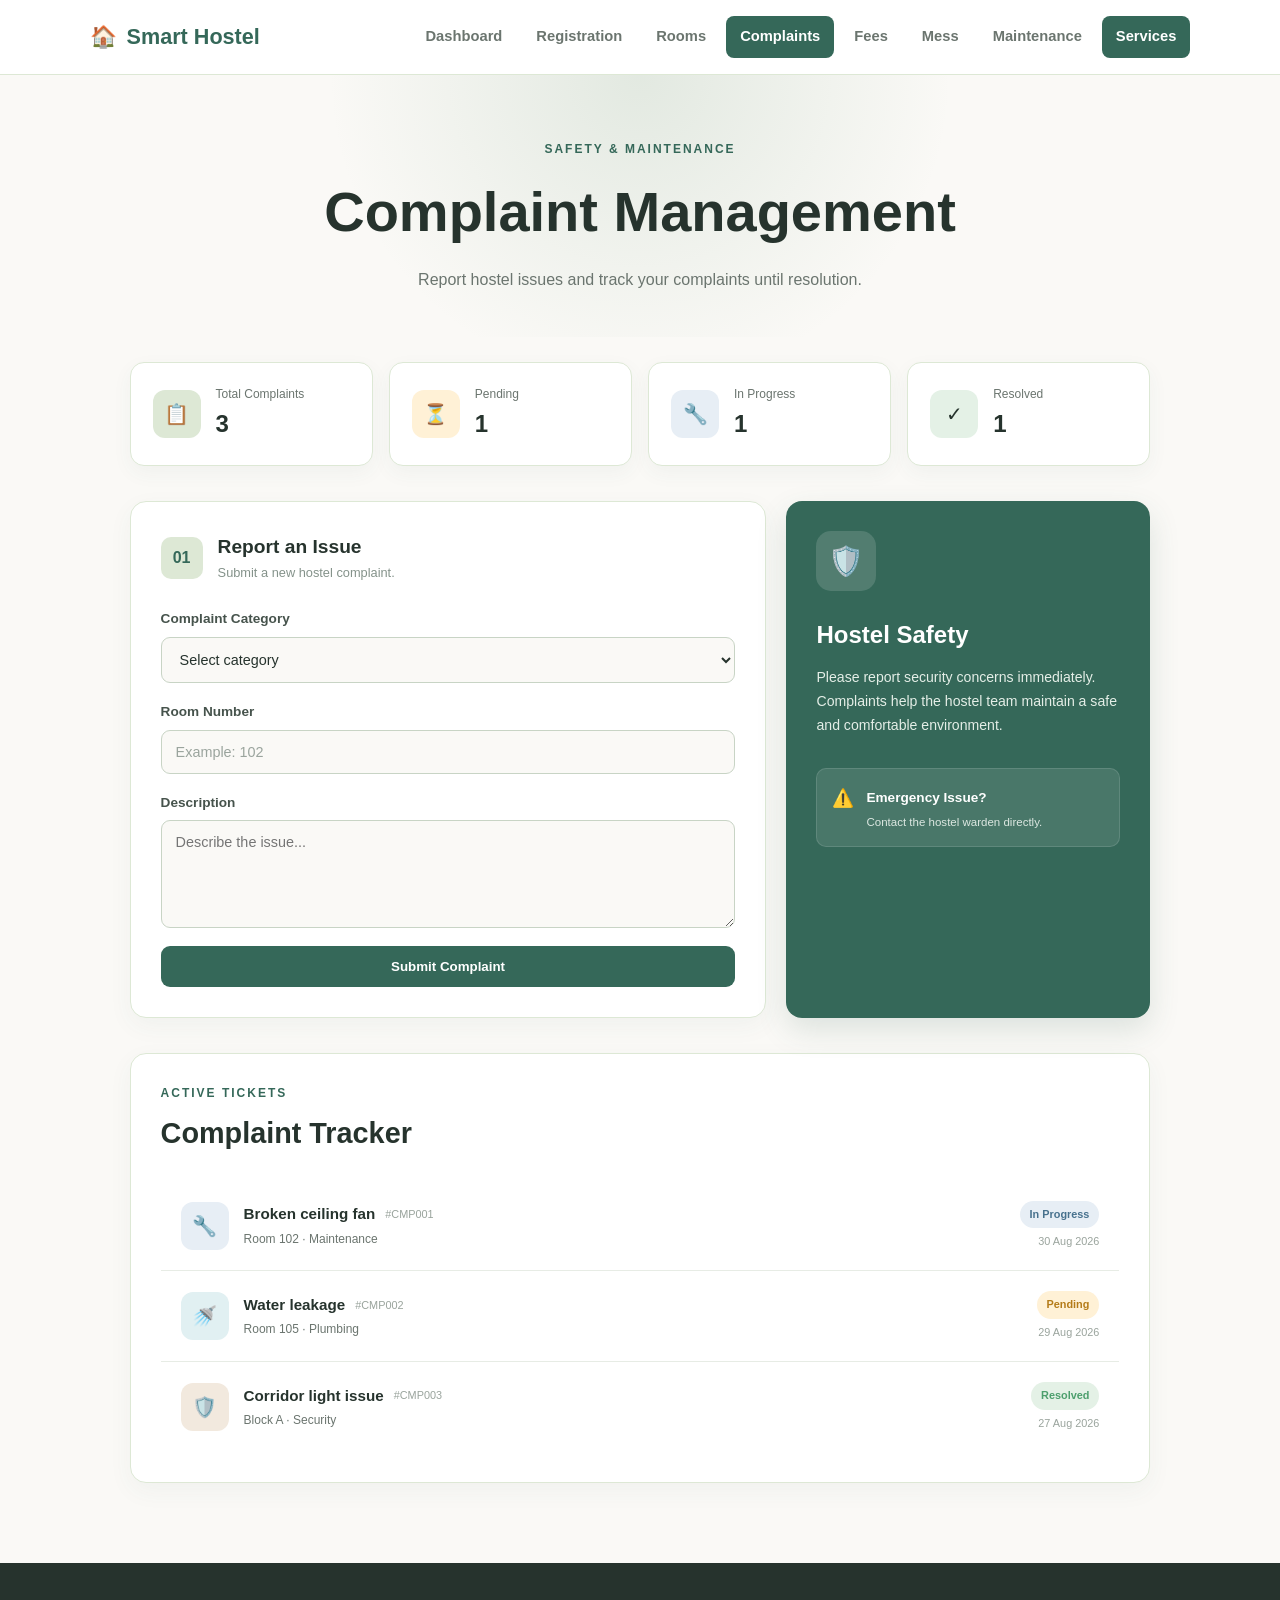
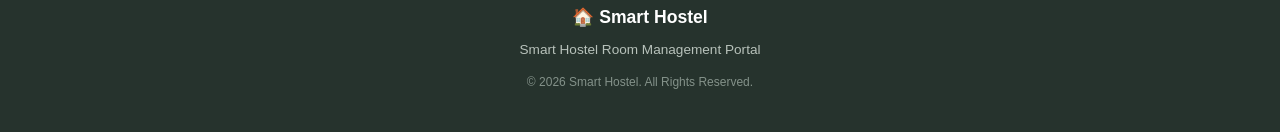
==== complaints.html @ 3fed8e6c "Version 1" ====
<!DOCTYPE html>
<html lang="en">

<head>
    <meta charset="UTF-8">
    <meta name="viewport" content="width=device-width, initial-scale=1.0">

    <title>Smart Hostel | Complaints</title>

    <link rel="stylesheet" href="style.css">
</head>

<body>

    <!-- Navigation Bar -->
    <header class="navbar">

        <div class="logo">
            🏠 <span>Smart Hostel</span>
        </div>

        <nav>
            <a href="index.html">Dashboard</a>
            <a href="registration.html">Registration</a>
            <a href="rooms.html">Rooms</a>
            <a href="complaints.html">Complaints</a>
            <a href="fees.html">Fees</a>
            <a href="mess.html">Mess</a>
            <a href="maintenance.html">Maintenance</a>
            <a href="services.html" class="active">Services</a>
        </nav>

    </header>


    <!-- Page Header -->
    <section class="page-header">

        <p class="small-title">SAFETY & MAINTENANCE</p>

        <h1>Complaint Management</h1>

        <p>
            Report hostel issues and track your complaints until resolution.
        </p>

    </section>


    <!-- Main Content -->
    <main class="complaints-container">


        <!-- Complaint Statistics -->
        <section class="complaint-stats">

            <div class="complaint-stat">

                <span class="stat-icon">📋</span>

                <div>
                    <p>Total Complaints</p>
                    <h2 id="totalComplaints">3</h2>
                </div>

            </div>


            <div class="complaint-stat">

                <span class="stat-icon pending-icon">⏳</span>

                <div>
                    <p>Pending</p>
                    <h2 id="pendingComplaints">1</h2>
                </div>

            </div>


            <div class="complaint-stat">

                <span class="stat-icon progress-icon">🔧</span>

                <div>
                    <p>In Progress</p>
                    <h2 id="progressComplaints">1</h2>
                </div>

            </div>


            <div class="complaint-stat">

                <span class="stat-icon resolved-icon">✓</span>

                <div>
                    <p>Resolved</p>
                    <h2 id="resolvedComplaints">1</h2>
                </div>

            </div>

        </section>


        <!-- Two Column Layout -->
        <section class="complaint-layout">


            <!-- Complaint Form -->
            <div class="complaint-form-card">

                <div class="form-section-title">

                    <span>01</span>

                    <div>
                        <h2>Report an Issue</h2>

                        <p>
                            Submit a new hostel complaint.
                        </p>
                    </div>

                </div>


                <form id="complaintForm">


                    <div class="form-group">

                        <label for="complaintCategory">
                            Complaint Category
                        </label>

                        <select
                            id="complaintCategory"
                            required
                        >

                            <option value="">
                                Select category
                            </option>

                            <option value="Plumbing">
                                Plumbing
                            </option>

                            <option value="Maintenance">
                                Maintenance
                            </option>

                            <option value="Security">
                                Security
                            </option>

                        </select>

                    </div>


                    <div class="form-group">

                        <label for="roomNumber">
                            Room Number
                        </label>

                        <input
                            type="text"
                            id="roomNumber"
                            placeholder="Example: 102"
                            required
                        >

                    </div>


                    <div class="form-group">

                        <label for="complaintDescription">
                            Description
                        </label>

                        <textarea
                            id="complaintDescription"
                            rows="5"
                            placeholder="Describe the issue..."
                            required
                        ></textarea>

                    </div>


                    <button
                        type="submit"
                        class="btn primary-btn complaint-submit"
                    >
                        Submit Complaint
                    </button>


                </form>

            </div>


            <!-- Safety Notice -->
            <div class="safety-card">

                <div class="safety-icon">
                    🛡️
                </div>

                <h2>Hostel Safety</h2>

                <p>
                    Please report security concerns immediately.
                    Complaints help the hostel team maintain a safe
                    and comfortable environment.
                </p>


                <div class="emergency-box">

                    <span>⚠️</span>

                    <div>
                        <strong>Emergency Issue?</strong>

                        <p>
                            Contact the hostel warden directly.
                        </p>
                    </div>

                </div>

            </div>

        </section>


        <!-- Complaint Tracker -->
        <section class="ticket-section">

            <div class="ticket-heading">

                <div>

                    <p class="small-title">
                        ACTIVE TICKETS
                    </p>

                    <h2>
                        Complaint Tracker
                    </h2>

                </div>

            </div>


            <div class="ticket-list" id="ticketList">


                <!-- Ticket 1 -->
                <div class="ticket-card">

                    <div class="ticket-main">

                        <div class="ticket-category maintenance">
                            🔧
                        </div>

                        <div>

                            <div class="ticket-title">

                                <h3>
                                    Broken ceiling fan
                                </h3>

                                <span class="ticket-id">
                                    #CMP001
                                </span>

                            </div>

                            <p>
                                Room 102 · Maintenance
                            </p>

                        </div>

                    </div>


                    <div class="ticket-right">

                        <span class="ticket-status progress">
                            In Progress
                        </span>

                        <small>
                            30 Aug 2026
                        </small>

                    </div>

                </div>


                <!-- Ticket 2 -->
                <div class="ticket-card">

                    <div class="ticket-main">

                        <div class="ticket-category plumbing">
                            🚿
                        </div>

                        <div>

                            <div class="ticket-title">

                                <h3>
                                    Water leakage
                                </h3>

                                <span class="ticket-id">
                                    #CMP002
                                </span>

                            </div>

                            <p>
                                Room 105 · Plumbing
                            </p>

                        </div>

                    </div>


                    <div class="ticket-right">

                        <span class="ticket-status pending">
                            Pending
                        </span>

                        <small>
                            29 Aug 2026
                        </small>

                    </div>

                </div>


                <!-- Ticket 3 -->
                <div class="ticket-card">

                    <div class="ticket-main">

                        <div class="ticket-category security">
                            🛡️
                        </div>

                        <div>

                            <div class="ticket-title">

                                <h3>
                                    Corridor light issue
                                </h3>

                                <span class="ticket-id">
                                    #CMP003
                                </span>

                            </div>

                            <p>
                                Block A · Security
                            </p>

                        </div>

                    </div>


                    <div class="ticket-right">

                        <span class="ticket-status resolved">
                            Resolved
                        </span>

                        <small>
                            27 Aug 2026
                        </small>

                    </div>

                </div>


            </div>

        </section>


    </main>


    <!-- Footer -->
    <footer>

        <div class="footer-logo">
            🏠 Smart Hostel
        </div>

        <p>
            Smart Hostel Room Management Portal
        </p>

        <p class="copyright">
            © 2026 Smart Hostel. All Rights Reserved.
        </p>

    </footer>


    <script src="script.js"></script>

</body>

</html>
---- style.css ----
/* =========================================
   SMART HOSTEL ROOM MANAGEMENT PORTAL
   SAGE & CREAM THEME
   ========================================= */


/* ---------- RESET ---------- */

* {
    margin: 0;
    padding: 0;
    box-sizing: border-box;
}

html {
    scroll-behavior: smooth;
}

body {
    font-family: Arial, Helvetica, sans-serif;
    background: #FAF9F6;
    color: #26332D;
    line-height: 1.6;
}


/* =========================================
   NAVIGATION BAR
   ========================================= */

.navbar {
    width: 100%;
    min-height: 75px;

    padding: 0 7%;

    display: flex;
    align-items: center;
    justify-content: space-between;

    background: #FFFFFF;

    border-bottom: 1px solid #DDE8D5;

    position: sticky;
    top: 0;
    z-index: 1000;
}

.logo {
    display: flex;
    align-items: center;
    gap: 10px;

    color: #356859;

    font-size: 1.35rem;
    font-weight: 700;
}

.navbar nav {
    display: flex;
    align-items: center;
    gap: 6px;
}

.navbar nav a {
    padding: 9px 14px;

    color: #6B756F;

    text-decoration: none;

    font-size: 0.92rem;
    font-weight: 600;

    border-radius: 8px;

    transition: 0.3s ease;
}

.navbar nav a:hover,
.navbar nav a.active {
    color: #FFFFFF;
    background: #356859;
}


/* =========================================
   HERO SECTION
   ========================================= */

.hero {
    min-height: 570px;

    padding: 90px 7%;

    display: flex;
    align-items: center;
    justify-content: space-between;

    gap: 60px;

    background:
        radial-gradient(
            circle at 85% 20%,
            rgba(132, 169, 140, 0.22),
            transparent 35%
        );
}

.hero-content {
    max-width: 700px;
}

.welcome {
    margin-bottom: 15px;

    color: #356859;

    font-size: 0.8rem;
    font-weight: 700;

    letter-spacing: 2px;
}

.hero h1 {
    margin-bottom: 22px;

    color: #26332D;

    font-size: clamp(2.8rem, 6vw, 5rem);

    line-height: 1.05;
    letter-spacing: -2px;
}

.hero h1 span {
    color: #356859;
}

.hero-content > p:not(.welcome) {
    max-width: 620px;

    color: #6B756F;

    font-size: 1.05rem;
}


/* =========================================
   HERO BUTTONS
   ========================================= */

.hero-buttons {
    display: flex;
    gap: 15px;

    margin-top: 30px;
}

.btn {
    display: inline-block;

    padding: 13px 23px;

    border-radius: 9px;

    text-decoration: none;

    font-weight: 700;

    transition: 0.3s ease;
}

.primary-btn {
    background: #356859;
    color: #FFFFFF;
}

.primary-btn:hover {
    background: #2D574B;

    transform: translateY(-2px);
}

.secondary-btn {
    background: #FFFFFF;

    color: #356859;

    border: 1px solid #84A98C;
}

.secondary-btn:hover {
    background: #DDE8D5;

    border-color: #356859;
}


/* =========================================
   HERO CARD
   ========================================= */

.hero-card {
    width: 310px;

    padding: 35px;

    background: #FFFFFF;

    border: 1px solid #DDE8D5;

    border-radius: 20px;

    box-shadow: 0 18px 45px rgba(53, 104, 89, 0.10);
}

.card-icon {
    width: 65px;
    height: 65px;

    display: flex;
    align-items: center;
    justify-content: center;

    margin-bottom: 25px;

    background: #DDE8D5;

    border-radius: 15px;

    font-size: 2rem;
}

.hero-card h3 {
    margin-bottom: 8px;

    color: #26332D;

    font-size: 1.35rem;
}

.hero-card p {
    margin-bottom: 20px;

    color: #6B756F;

    font-size: 0.9rem;
}

.status {
    display: flex;
    align-items: center;

    gap: 8px;

    color: #4D9F6D;

    font-size: 0.85rem;
    font-weight: 700;
}

.status-dot {
    width: 9px;
    height: 9px;

    display: inline-block;

    background: #4D9F6D;

    border-radius: 50%;

    box-shadow: 0 0 8px rgba(77, 159, 109, 0.4);
}


/* =========================================
   DASHBOARD
   ========================================= */

.dashboard {
    padding: 80px 7%;

    background: #F2F4EE;
}

.section-heading {
    margin-bottom: 35px;
}

.section-heading p,
.small-title {
    margin-bottom: 6px;

    color: #356859;

    font-size: 0.75rem;
    font-weight: 700;

    letter-spacing: 2px;
}

.section-heading h2 {
    color: #26332D;

    font-size: 2.1rem;
}


/* =========================================
   SERVICE CARDS
   ========================================= */

.service-grid {
    display: grid;

    grid-template-columns: repeat(3, 1fr);

    gap: 18px;
}

.service-card {
    min-height: 145px;

    padding: 25px;

    display: flex;
    align-items: center;

    gap: 18px;

    position: relative;

    background: #FFFFFF;

    border: 1px solid #DDE8D5;

    border-radius: 15px;

    color: #26332D;

    text-decoration: none;

    transition: 0.3s ease;
}

.service-card:hover {
    transform: translateY(-5px);

    border-color: #84A98C;

    box-shadow: 0 15px 35px rgba(53, 104, 89, 0.12);
}

.service-icon {
    min-width: 55px;
    height: 55px;

    display: flex;
    align-items: center;
    justify-content: center;

    background: #DDE8D5;

    border-radius: 12px;

    font-size: 1.6rem;
}

.service-card h3 {
    margin-bottom: 4px;

    color: #356859;

    font-size: 1rem;
}

.service-card p {
    color: #6B756F;

    font-size: 0.82rem;
}

.arrow {
    position: absolute;

    right: 20px;
    bottom: 18px;

    color: #356859;

    font-size: 1.2rem;

    transition: 0.3s ease;
}

.service-card:hover .arrow {
    transform: translateX(5px);
}


/* =========================================
   INFORMATION SECTION
   ========================================= */

.info-section {
    padding: 85px 7%;

    display: grid;

    grid-template-columns: 1fr 1fr;

    gap: 80px;

    align-items: center;

    background: #FAF9F6;
}

.info-section h2 {
    color: #26332D;

    font-size: 2.4rem;

    line-height: 1.2;
}

.info-section > p {
    max-width: 550px;

    color: #6B756F;

    font-size: 1rem;
}


/* =========================================
   FOOTER
   ========================================= */

footer {
    padding: 40px 7%;

    text-align: center;

    background: #26332D;

    color: #B8C2BB;
}

.footer-logo {
    margin-bottom: 8px;

    color: #FFFFFF;

    font-size: 1.1rem;
    font-weight: 700;
}

footer p {
    font-size: 0.85rem;
}

footer .copyright {
    margin-top: 12px;

    color: #84928A;

    font-size: 0.75rem;
}


/* =========================================
   REGISTRATION PAGE
   ========================================= */

.page-header {
    padding: 65px 7% 45px;

    text-align: center;

    background:
        radial-gradient(
            circle at 50% 0%,
            rgba(132, 169, 140, 0.20),
            transparent 45%
        );
}

.page-header h1 {
    margin: 8px 0 10px;

    color: #26332D;

    font-size: clamp(2.2rem, 5vw, 3.5rem);
}

.page-header > p:last-child {
    color: #6B756F;
}


/* ---------- FORM CONTAINER ---------- */

.form-container {
    max-width: 950px;

    margin: 0 auto;

    padding: 20px 7% 80px;
}


/* ---------- FORM SECTIONS ---------- */

.form-section {
    margin-bottom: 25px;

    padding: 30px;

    background: #FFFFFF;

    border: 1px solid #DDE8D5;

    border-radius: 16px;

    box-shadow: 0 8px 25px rgba(53, 104, 89, 0.05);
}

.form-section-title {
    display: flex;
    align-items: center;

    gap: 15px;

    margin-bottom: 28px;
}

.form-section-title > span {
    width: 42px;
    height: 42px;

    display: flex;
    align-items: center;
    justify-content: center;

    background: #DDE8D5;

    border-radius: 10px;

    color: #356859;

    font-weight: 800;
}

.form-section-title h2 {
    color: #26332D;

    font-size: 1.2rem;
}

.form-section-title p {
    color: #84928A;

    font-size: 0.8rem;
}


/* ---------- FORM GRID ---------- */

.form-grid {
    display: grid;

    grid-template-columns: repeat(2, 1fr);

    gap: 20px;
}

.form-group {
    display: flex;

    flex-direction: column;

    gap: 7px;
}

.form-group label {
    color: #46534C;

    font-size: 0.85rem;
    font-weight: 600;
}


/* ---------- INPUTS ---------- */

.form-group input,
.form-group select,
.form-group textarea {
    width: 100%;

    padding: 13px 14px;

    background: #FAF9F6;

    border: 1px solid #C8D4C5;

    border-radius: 9px;

    color: #26332D;

    font-family: inherit;
    font-size: 0.9rem;

    outline: none;

    transition: 0.3s ease;
}

.form-group input::placeholder {
    color: #9AA49D;
}

.form-group input:focus,
.form-group select:focus,
.form-group textarea:focus {
    border-color: #356859;

    box-shadow:
        0 0 0 3px rgba(132, 169, 140, 0.18);
}


/* ---------- DECLARATION ---------- */

.declaration {
    margin: 25px 0;

    padding: 18px 20px;

    background: #F2F4EE;

    border: 1px solid #DDE8D5;

    border-radius: 10px;
}

.declaration label {
    display: flex;
    align-items: flex-start;

    gap: 10px;

    color: #6B756F;

    font-size: 0.85rem;

    cursor: pointer;
}

.declaration input {
    margin-top: 4px;

    accent-color: #356859;
}


/* ---------- FORM ACTIONS ---------- */

.form-actions {
    display: flex;

    justify-content: flex-end;

    gap: 12px;
}

.form-actions button {
    border: none;

    cursor: pointer;

    font-family: inherit;
}


/* =========================================
   RESPONSIVE DESIGN
   ========================================= */

@media (max-width: 900px) {

    .navbar {
        padding: 15px 5%;

        flex-direction: column;

        gap: 12px;
    }

    .navbar nav {
        flex-wrap: wrap;

        justify-content: center;
    }

    .hero {
        padding: 70px 5%;

        flex-direction: column;

        align-items: flex-start;
    }

    .hero-card {
        width: 100%;

        max-width: 450px;
    }

    .service-grid {
        grid-template-columns: repeat(2, 1fr);
    }

    .info-section {
        grid-template-columns: 1fr;

        gap: 30px;
    }
}


@media (max-width: 650px) {

    .navbar {
        padding: 15px 4%;
    }

    .navbar nav {
        gap: 3px;
    }

    .navbar nav a {
        padding: 7px 8px;

        font-size: 0.75rem;
    }

    .hero {
        padding: 55px 5%;
    }

    .hero h1 {
        font-size: 2.8rem;
    }

    .hero-buttons {
        flex-direction: column;
    }

    .btn {
        text-align: center;
    }

    .hero-card {
        padding: 25px;
    }

    .dashboard {
        padding: 60px 5%;
    }

    .service-grid {
        grid-template-columns: 1fr;
    }

    .info-section {
        padding: 60px 5%;
    }

    .info-section h2 {
        font-size: 2rem;
    }

    .form-container {
        padding: 15px 5% 60px;
    }

    .form-section {
        padding: 22px;
    }

    .form-grid {
        grid-template-columns: 1fr;
    }

    .form-actions {
        flex-direction: column-reverse;
    }

    .form-actions .btn {
        width: 100%;
    }

    footer {
        padding: 35px 5%;
    }
}
/* =========================================
   ROOM ALLOCATION PAGE
   ========================================= */

.rooms-container {
    max-width: 1200px;

    margin: 0 auto;

    padding: 25px 7% 80px;
}


/* ---------- ROOM SUMMARY ---------- */

.room-summary {
    display: grid;

    grid-template-columns: repeat(4, 1fr);

    gap: 16px;

    margin-bottom: 50px;
}

.summary-card {
    padding: 22px;

    display: flex;
    align-items: center;

    gap: 15px;

    background: #FFFFFF;

    border: 1px solid #DDE8D5;

    border-radius: 14px;

    box-shadow: 0 7px 20px rgba(53, 104, 89, 0.05);
}

.summary-icon {
    width: 48px;
    height: 48px;

    display: flex;
    align-items: center;
    justify-content: center;

    background: #DDE8D5;

    border-radius: 12px;

    color: #356859;

    font-size: 1.3rem;
}

.summary-card p {
    color: #6B756F;

    font-size: 0.75rem;
}

.summary-card h2 {
    color: #26332D;

    font-size: 1.5rem;
}

.available-summary .summary-icon {
    background: #E4F1E6;
    color: #4D9F6D;
}

.occupied-summary .summary-icon {
    background: #F8E5E2;
    color: #D66A5E;
}

.partial-summary .summary-icon {
    background: #FFF1D6;
    color: #D99A2B;
}


/* ---------- ROOM SECTION ---------- */

.room-section {
    padding: 30px;

    background: #FFFFFF;

    border: 1px solid #DDE8D5;

    border-radius: 18px;

    box-shadow: 0 8px 25px rgba(53, 104, 89, 0.05);
}

.room-heading {
    display: flex;

    align-items: flex-end;
    justify-content: space-between;

    gap: 25px;

    margin-bottom: 30px;
}

.room-heading h2 {
    color: #26332D;

    font-size: 1.8rem;
}


/* ---------- LEGEND ---------- */

.room-legend {
    display: flex;

    flex-wrap: wrap;

    gap: 18px;
}

.room-legend span {
    display: flex;

    align-items: center;

    gap: 7px;

    color: #6B756F;

    font-size: 0.78rem;
}

.legend-dot {
    width: 9px;
    height: 9px;

    display: inline-block;

    border-radius: 50%;
}

.legend-dot.available {
    background: #4D9F6D;
}

.legend-dot.partial {
    background: #D99A2B;
}

.legend-dot.occupied {
    background: #D66A5E;
}


/* ---------- ROOM GRID ---------- */

.room-grid {
    display: grid;

    grid-template-columns: repeat(4, 1fr);

    gap: 18px;
}

.room-card {
    padding: 20px;

    background: #FAF9F6;

    border: 1px solid #DDE8D5;

    border-radius: 14px;

    transition: 0.3s ease;
}

.room-card:hover {
    transform: translateY(-4px);

    box-shadow: 0 12px 25px rgba(53, 104, 89, 0.09);
}

.room-top {
    display: flex;

    align-items: center;
    justify-content: space-between;

    margin-bottom: 18px;
}

.room-number {
    color: #356859;

    font-size: 1.2rem;

    font-weight: 800;
}

.room-status {
    padding: 4px 8px;

    border-radius: 20px;

    font-size: 0.65rem;

    font-weight: 700;
}


/* ---------- ROOM STATUS COLOURS ---------- */

.available-room {
    border-top: 4px solid #4D9F6D;
}

.available-room .room-status {
    background: #E4F1E6;
    color: #4D9F6D;
}

.partial-room {
    border-top: 4px solid #D99A2B;
}

.partial-room .room-status {
    background: #FFF1D6;
    color: #B47B18;
}

.occupied-room {
    border-top: 4px solid #D66A5E;
}

.occupied-room .room-status {
    background: #F8E5E2;
    color: #C4564B;
}


/* ---------- ROOM CONTENT ---------- */

.room-bed {
    width: 55px;
    height: 55px;

    display: flex;
    align-items: center;
    justify-content: center;

    margin-bottom: 15px;

    background: #DDE8D5;

    border-radius: 12px;

    font-size: 1.6rem;
}

.room-card h3 {
    margin-bottom: 2px;

    color: #26332D;

    font-size: 1.05rem;
}

.room-card > p {
    color: #6B756F;

    font-size: 0.78rem;
}

.room-info {
    display: flex;

    justify-content: space-between;

    margin: 18px 0;

    padding-top: 14px;

    border-top: 1px solid #DDE8D5;

    color: #84928A;

    font-size: 0.7rem;
}


/* ---------- ROOM BUTTON ---------- */

.room-button {
    width: 100%;

    padding: 10px;

    background: #356859;

    border: none;

    border-radius: 8px;

    color: #FFFFFF;

    font-family: inherit;

    font-size: 0.78rem;

    font-weight: 700;

    cursor: pointer;

    transition: 0.3s ease;
}

.room-button:hover {
    background: #2D574B;

    transform: translateY(-1px);
}

.room-button.disabled {
    background: #D9DEDA;

    color: #7B847E;

    cursor: not-allowed;
}

.room-button.disabled:hover {
    transform: none;
}


/* ---------- ROOM NOTICE ---------- */

.room-notice {
    margin-top: 25px;

    padding: 20px 25px;

    display: flex;

    align-items: center;

    gap: 15px;

    background: #F2F4EE;

    border: 1px solid #DDE8D5;

    border-radius: 12px;
}

.notice-icon {
    font-size: 1.5rem;
}

.room-notice h3 {
    margin-bottom: 3px;

    color: #356859;

    font-size: 0.95rem;
}

.room-notice p {
    color: #6B756F;

    font-size: 0.78rem;
}


/* =========================================
   ROOM RESPONSIVE DESIGN
   ========================================= */

@media (max-width: 1000px) {

    .room-summary {
        grid-template-columns: repeat(2, 1fr);
    }

    .room-grid {
        grid-template-columns: repeat(2, 1fr);
    }

}


@media (max-width: 650px) {

    .rooms-container {
        padding: 20px 5% 60px;
    }

    .room-summary {
        grid-template-columns: 1fr;
    }

    .room-section {
        padding: 20px;
    }

    .room-heading {
        align-items: flex-start;

        flex-direction: column;
    }

    .room-grid {
        grid-template-columns: 1fr;
    }

    .room-legend {
        flex-direction: column;

        gap: 8px;
    }

    .room-notice {
        align-items: flex-start;
    }

}
/* =========================================
   COMPLAINT MANAGEMENT
   ========================================= */

.complaints-container {
    max-width: 1200px;

    margin: 0 auto;

    padding: 25px 7% 80px;
}


/* ---------- COMPLAINT STATISTICS ---------- */

.complaint-stats {
    display: grid;

    grid-template-columns: repeat(4, 1fr);

    gap: 16px;

    margin-bottom: 35px;
}

.complaint-stat {
    padding: 22px;

    display: flex;
    align-items: center;

    gap: 15px;

    background: #FFFFFF;

    border: 1px solid #DDE8D5;

    border-radius: 14px;

    box-shadow: 0 7px 20px rgba(53, 104, 89, 0.05);
}

.stat-icon {
    width: 48px;
    height: 48px;

    display: flex;
    align-items: center;
    justify-content: center;

    background: #DDE8D5;

    border-radius: 12px;

    font-size: 1.25rem;
}

.pending-icon {
    background: #FFF1D6;
}

.progress-icon {
    background: #E7EEF5;
}

.resolved-icon {
    background: #E4F1E6;
}

.complaint-stat p {
    color: #6B756F;

    font-size: 0.75rem;
}

.complaint-stat h2 {
    color: #26332D;

    font-size: 1.5rem;
}


/* ---------- TWO COLUMN LAYOUT ---------- */

.complaint-layout {
    display: grid;

    grid-template-columns: 1.4fr 0.8fr;

    gap: 20px;

    margin-bottom: 35px;
}


/* ---------- COMPLAINT FORM ---------- */

.complaint-form-card {
    padding: 30px;

    background: #FFFFFF;

    border: 1px solid #DDE8D5;

    border-radius: 16px;

    box-shadow: 0 8px 25px rgba(53, 104, 89, 0.05);
}

.complaint-form-card .form-section-title {
    margin-bottom: 25px;
}

.complaint-form-card .form-group {
    margin-bottom: 18px;
}

.complaint-form-card textarea {
    resize: vertical;
}

.complaint-submit {
    width: 100%;

    border: none;

    cursor: pointer;

    font-family: inherit;
}


/* ---------- SAFETY CARD ---------- */

.safety-card {
    padding: 30px;

    background: #356859;

    border-radius: 16px;

    color: #FFFFFF;

    box-shadow: 0 12px 30px rgba(53, 104, 89, 0.15);
}

.safety-icon {
    width: 60px;
    height: 60px;

    display: flex;
    align-items: center;
    justify-content: center;

    margin-bottom: 25px;

    background: rgba(255, 255, 255, 0.14);

    border-radius: 15px;

    font-size: 1.8rem;
}

.safety-card h2 {
    margin-bottom: 12px;

    font-size: 1.5rem;
}

.safety-card > p {
    color: #E4EEE7;

    font-size: 0.88rem;

    line-height: 1.7;
}

.emergency-box {
    margin-top: 30px;

    padding: 15px;

    display: flex;

    align-items: flex-start;

    gap: 12px;

    background: rgba(255, 255, 255, 0.1);

    border: 1px solid rgba(255, 255, 255, 0.12);

    border-radius: 10px;
}

.emergency-box > span {
    font-size: 1.1rem;
}

.emergency-box strong {
    font-size: 0.85rem;
}

.emergency-box p {
    margin-top: 3px;

    color: #DDE8E2;

    font-size: 0.72rem;
}


/* =========================================
   TICKET TRACKER
   ========================================= */

.ticket-section {
    padding: 30px;

    background: #FFFFFF;

    border: 1px solid #DDE8D5;

    border-radius: 16px;

    box-shadow: 0 8px 25px rgba(53, 104, 89, 0.05);
}

.ticket-heading {
    margin-bottom: 25px;
}

.ticket-heading h2 {
    color: #26332D;

    font-size: 1.8rem;
}


/* ---------- TICKET CARD ---------- */

.ticket-card {
    padding: 20px;

    display: flex;

    align-items: center;
    justify-content: space-between;

    gap: 20px;

    border-top: 1px solid #E7ECE5;
}

.ticket-card:first-child {
    border-top: none;
}

.ticket-main {
    display: flex;

    align-items: center;

    gap: 15px;
}

.ticket-category {
    width: 48px;
    height: 48px;

    display: flex;
    align-items: center;
    justify-content: center;

    border-radius: 12px;

    font-size: 1.25rem;
}

.ticket-category.maintenance {
    background: #E7EEF5;
}

.ticket-category.plumbing {
    background: #E1F0F2;
}

.ticket-category.security {
    background: #F2E9DE;
}

.ticket-title {
    display: flex;

    align-items: center;

    gap: 10px;
}

.ticket-title h3 {
    color: #26332D;

    font-size: 0.95rem;
}

.ticket-id {
    color: #9AA49D;

    font-size: 0.68rem;
}

.ticket-main p {
    margin-top: 3px;

    color: #6B756F;

    font-size: 0.75rem;
}

.ticket-right {
    display: flex;

    align-items: flex-end;

    flex-direction: column;

    gap: 5px;
}

.ticket-status {
    padding: 5px 10px;

    border-radius: 20px;

    font-size: 0.68rem;

    font-weight: 700;
}

.ticket-status.pending {
    background: #FFF1D6;

    color: #B47B18;
}

.ticket-status.progress {
    background: #E7EEF5;

    color: #47718D;
}

.ticket-status.resolved {
    background: #E4F1E6;

    color: #4D9F6D;
}

.ticket-right small {
    color: #9AA49D;

    font-size: 0.68rem;
}


/* =========================================
   COMPLAINT RESPONSIVE DESIGN
   ========================================= */

@media (max-width: 1000px) {

    .complaint-stats {
        grid-template-columns: repeat(2, 1fr);
    }

    .complaint-layout {
        grid-template-columns: 1fr;
    }

}


@media (max-width: 650px) {

    .complaints-container {
        padding: 20px 5% 60px;
    }

    .complaint-stats {
        grid-template-columns: 1fr;
    }

    .complaint-form-card,
    .safety-card,
    .ticket-section {
        padding: 22px;
    }

    .ticket-card {
        align-items: flex-start;

        flex-direction: column;
    }

    .ticket-right {
        align-items: flex-start;

        flex-direction: row;

        flex-wrap: wrap;
    }

}
/* =========================================
   FEE & PAYMENT PAGE
   ========================================= */

.fees-container {
    max-width: 1200px;

    margin: 0 auto;

    padding: 25px 7% 80px;
}


/* ---------- FEE OVERVIEW ---------- */

.fee-overview {
    display: grid;

    grid-template-columns: repeat(4, 1fr);

    gap: 16px;

    margin-bottom: 35px;
}

.fee-overview-card {
    padding: 22px;

    display: flex;
    align-items: center;

    gap: 15px;

    background: #FFFFFF;

    border: 1px solid #DDE8D5;

    border-radius: 14px;

    box-shadow: 0 7px 20px rgba(53, 104, 89, 0.05);
}

.fee-icon {
    width: 48px;
    height: 48px;

    display: flex;
    align-items: center;
    justify-content: center;

    background: #DDE8D5;

    border-radius: 12px;

    font-size: 1.2rem;
}

.paid-card .fee-icon {
    background: #E4F1E6;
}

.due-card .fee-icon {
    background: #FFF1D6;
}

.fee-overview-card p {
    color: #6B756F;

    font-size: 0.75rem;
}

.fee-overview-card h2 {
    color: #26332D;

    font-size: 1.35rem;
}


/* ---------- FEE SECTION ---------- */

.fee-section {
    margin-bottom: 25px;

    padding: 30px;

    background: #FFFFFF;

    border: 1px solid #DDE8D5;

    border-radius: 16px;

    box-shadow: 0 8px 25px rgba(53, 104, 89, 0.05);
}

.section-top {
    display: flex;

    align-items: flex-end;
    justify-content: space-between;

    gap: 20px;

    margin-bottom: 25px;
}

.section-top h2 {
    color: #26332D;

    font-size: 1.75rem;
}

.academic-year {
    padding: 7px 12px;

    background: #F2F4EE;

    border-radius: 20px;

    color: #356859;

    font-size: 0.72rem;
    font-weight: 700;
}


/* ---------- FEE TABLE ---------- */

.fee-table {
    width: 100%;
}

.fee-row {
    min-height: 75px;

    padding: 15px 5px;

    display: grid;

    grid-template-columns: 2fr 1fr 1fr;

    align-items: center;

    gap: 20px;

    border-bottom: 1px solid #E7ECE5;
}

.fee-header {
    min-height: 45px;

    color: #84928A;

    font-size: 0.72rem;

    font-weight: 700;

    text-transform: uppercase;
}

.fee-description {
    display: flex;

    align-items: center;

    gap: 13px;
}

.fee-row-icon {
    width: 42px;
    height: 42px;

    display: flex;
    align-items: center;
    justify-content: center;

    background: #F2F4EE;

    border-radius: 10px;

    font-size: 1.05rem;
}

.fee-description strong {
    display: block;

    color: #26332D;

    font-size: 0.88rem;
}

.fee-description small {
    color: #84928A;

    font-size: 0.7rem;
}

.fee-row > strong {
    color: #26332D;

    font-size: 0.9rem;
}

.payment-status {
    width: fit-content;

    padding: 5px 10px;

    border-radius: 20px;

    font-size: 0.68rem;

    font-weight: 700;
}

.payment-status.paid {
    background: #E4F1E6;

    color: #4D9F6D;
}

.payment-status.pending {
    background: #FFF1D6;

    color: #B47B18;
}

.payment-status.partial {
    background: #E7EEF5;

    color: #47718D;
}

.total-row {
    border-bottom: none;

    background: #F2F4EE;

    border-radius: 10px;
}

.total-row strong {
    padding-left: 12px;
}


/* ---------- PAYMENT HISTORY ---------- */

.payment-history {
    display: flex;

    flex-direction: column;
}

.payment-item {
    padding: 18px 5px;

    display: flex;

    align-items: center;
    justify-content: space-between;

    gap: 20px;

    border-bottom: 1px solid #E7ECE5;
}

.payment-item:last-child {
    border-bottom: none;
}

.payment-main {
    display: flex;

    align-items: center;

    gap: 14px;
}

.payment-icon {
    width: 43px;
    height: 43px;

    display: flex;
    align-items: center;
    justify-content: center;

    background: #E4F1E6;

    border-radius: 10px;

    color: #4D9F6D;

    font-weight: 800;
}

.payment-main h3 {
    color: #26332D;

    font-size: 0.9rem;
}

.payment-main p {
    margin-top: 3px;

    color: #84928A;

    font-size: 0.7rem;
}

.payment-amount {
    display: flex;

    align-items: flex-end;

    flex-direction: column;

    gap: 3px;
}

.payment-amount strong {
    color: #356859;

    font-size: 0.9rem;
}

.payment-amount small {
    color: #9AA49D;

    font-size: 0.68rem;
}


/* ---------- PAYMENT DUE ---------- */

.payment-due-card {
    padding: 30px;

    display: flex;

    align-items: center;
    justify-content: space-between;

    gap: 25px;

    background: #356859;

    border-radius: 16px;

    color: #FFFFFF;

    box-shadow: 0 12px 30px rgba(53, 104, 89, 0.15);
}

.payment-due-card .small-title {
    color: #CDE0D3;
}

.payment-due-card h2 {
    margin: 5px 0;

    font-size: 1.7rem;
}

.payment-due-card > div > p:last-child {
    color: #DDE8E2;

    font-size: 0.78rem;
}

.payment-due-card .primary-btn {
    background: #FFFFFF;

    color: #356859;

    border: none;

    cursor: pointer;
}

.payment-due-card .primary-btn:hover {
    background: #F2F4EE;
}


/* =========================================
   FEE RESPONSIVE DESIGN
   ========================================= */

@media (max-width: 1000px) {

    .fee-overview {
        grid-template-columns: repeat(2, 1fr);
    }

}


@media (max-width: 650px) {

    .fees-container {
        padding: 20px 5% 60px;
    }

    .fee-overview {
        grid-template-columns: 1fr;
    }

    .fee-section {
        padding: 22px;
    }

    .section-top {
        align-items: flex-start;

        flex-direction: column;
    }

    .fee-row {
        grid-template-columns: 1fr;

        gap: 8px;

        padding: 18px 5px;
    }

    .fee-header {
        display: none;
    }

    .payment-item {
        align-items: flex-start;

        flex-direction: column;
    }

    .payment-amount {
        align-items: flex-start;
    }

    .payment-due-card {
        align-items: flex-start;

        flex-direction: column;
    }

    .payment-due-card .btn {
        width: 100%;

        text-align: center;
    }

}
/* =========================================
   MESS MANAGEMENT
   ========================================= */

.mess-container {
    max-width: 1200px;

    margin: 0 auto;

    padding: 25px 7% 80px;
}


/* ---------- MESS STATUS ---------- */

.mess-status-card {
    padding: 25px 30px;

    display: flex;

    align-items: center;
    justify-content: space-between;

    gap: 20px;

    margin-bottom: 30px;

    background: #356859;

    border-radius: 16px;

    color: #FFFFFF;

    box-shadow: 0 12px 30px rgba(53, 104, 89, 0.15);
}

.mess-status-content {
    display: flex;

    align-items: center;

    gap: 18px;
}

.mess-status-icon {
    width: 55px;
    height: 55px;

    display: flex;
    align-items: center;
    justify-content: center;

    background: rgba(255, 255, 255, 0.13);

    border-radius: 13px;

    font-size: 1.5rem;
}

.mess-status-card .small-title {
    color: #CDE0D3;
}

.mess-status-card h2 {
    margin: 3px 0;

    font-size: 1.3rem;
}

.mess-status-card p:last-child {
    color: #DDE8E2;

    font-size: 0.78rem;
}

.open-badge {
    padding: 7px 13px;

    background: #E4F1E6;

    color: #4D9F6D;

    border-radius: 20px;

    font-size: 0.7rem;

    font-weight: 700;
}


/* ---------- COMMON SECTION ---------- */

.mess-section {
    padding: 30px;

    margin-bottom: 25px;

    background: #FFFFFF;

    border: 1px solid #DDE8D5;

    border-radius: 16px;

    box-shadow: 0 8px 25px rgba(53, 104, 89, 0.05);
}

.mess-section .section-top h2 {
    color: #26332D;

    font-size: 1.7rem;
}

.menu-label {
    padding: 7px 12px;

    background: #F2F4EE;

    border-radius: 20px;

    color: #356859;

    font-size: 0.72rem;

    font-weight: 700;
}


/* ---------- MEAL CARDS ---------- */

.meal-grid {
    display: grid;

    grid-template-columns: repeat(4, 1fr);

    gap: 16px;
}

.meal-card {
    padding: 20px;

    background: #FAF9F6;

    border: 1px solid #DDE8D5;

    border-radius: 14px;

    transition: 0.3s ease;
}

.meal-card:hover {
    transform: translateY(-4px);

    box-shadow: 0 10px 22px rgba(53, 104, 89, 0.08);
}

.meal-top {
    display: flex;

    align-items: center;
    justify-content: space-between;

    gap: 8px;

    margin-bottom: 20px;
}

.meal-icon {
    width: 43px;
    height: 43px;

    display: flex;
    align-items: center;
    justify-content: center;

    background: #DDE8D5;

    border-radius: 10px;

    font-size: 1.2rem;
}

.meal-time {
    color: #84928A;

    font-size: 0.63rem;

    text-align: right;
}

.meal-type {
    margin-bottom: 5px;

    color: #6B8F7C;

    font-size: 0.65rem;

    font-weight: 800;

    letter-spacing: 0.08em;
}

.meal-card h3 {
    margin-bottom: 8px;

    color: #26332D;

    font-size: 0.95rem;
}

.meal-card > p:not(.meal-type) {
    min-height: 55px;

    color: #6B756F;

    font-size: 0.72rem;

    line-height: 1.6;
}

.meal-status {
    display: inline-block;

    margin-top: 15px;

    padding: 5px 9px;

    background: #E4F1E6;

    color: #4D9F6D;

    border-radius: 20px;

    font-size: 0.65rem;

    font-weight: 700;
}

.meal-status.upcoming {
    background: #F2F4EE;

    color: #84928A;
}


/* ---------- MEAL TIMINGS ---------- */

.timing-grid {
    display: grid;

    grid-template-columns: repeat(4, 1fr);

    gap: 15px;
}

.timing-item {
    padding: 18px;

    display: flex;

    align-items: center;

    gap: 12px;

    background: #F2F4EE;

    border-radius: 12px;
}

.timing-item > span {
    font-size: 1.3rem;
}

.timing-item strong {
    display: block;

    color: #26332D;

    font-size: 0.82rem;
}

.timing-item small {
    display: block;

    margin-top: 3px;

    color: #84928A;

    font-size: 0.67rem;
}


/* ---------- FEEDBACK ---------- */

.feedback-card {
    padding: 30px;

    display: flex;

    align-items: center;
    justify-content: space-between;

    gap: 30px;

    background: #F2F4EE;

    border: 1px solid #DDE8D5;

    border-radius: 16px;
}

.feedback-card h2 {
    margin: 5px 0;

    color: #26332D;

    font-size: 1.35rem;
}

.feedback-card > div:first-child > p:last-child {
    color: #6B756F;

    font-size: 0.75rem;
}

.rating-buttons {
    display: flex;

    gap: 8px;
}

.rating-buttons button {
    min-width: 65px;

    padding: 10px 8px;

    display: flex;

    align-items: center;
    justify-content: center;

    flex-direction: column;

    gap: 4px;

    background: #FFFFFF;

    border: 1px solid #DDE8D5;

    border-radius: 10px;

    cursor: pointer;

    font-family: inherit;

    font-size: 1.15rem;

    transition: 0.25s ease;
}

.rating-buttons button span {
    color: #6B756F;

    font-size: 0.62rem;
}

.rating-buttons button:hover {
    transform: translateY(-3px);

    border-color: #8DAF99;

    box-shadow: 0 7px 15px rgba(53, 104, 89, 0.08);
}


/* ---------- RESPONSIVE ---------- */

@media (max-width: 1000px) {

    .meal-grid {
        grid-template-columns: repeat(2, 1fr);
    }

    .timing-grid {
        grid-template-columns: repeat(2, 1fr);
    }

}


@media (max-width: 650px) {

    .mess-container {
        padding: 20px 5% 60px;
    }

    .mess-status-card {
        align-items: flex-start;

        flex-direction: column;
    }

    .mess-section,
    .feedback-card {
        padding: 22px;
    }

    .section-top {
        align-items: flex-start;

        flex-direction: column;
    }

    .meal-grid,
    .timing-grid {
        grid-template-columns: 1fr;
    }

    .feedback-card {
        align-items: flex-start;

        flex-direction: column;
    }

    .rating-buttons {
        width: 100%;
    }

    .rating-buttons button {
        flex: 1;
    }

}
/* =========================================
   MAINTENANCE MANAGEMENT
   ========================================= */

.maintenance-container {
    max-width: 1200px;

    margin: 0 auto;

    padding: 25px 7% 80px;
}


/* ---------- OVERVIEW ---------- */

.maintenance-overview {
    display: grid;

    grid-template-columns: repeat(4, 1fr);

    gap: 16px;

    margin-bottom: 35px;
}

.maintenance-stat {
    padding: 22px;

    display: flex;

    align-items: center;

    gap: 15px;

    background: #FFFFFF;

    border: 1px solid #DDE8D5;

    border-radius: 14px;

    box-shadow: 0 7px 20px rgba(53, 104, 89, 0.05);
}

.maintenance-stat-icon {
    width: 48px;
    height: 48px;

    display: flex;

    align-items: center;
    justify-content: center;

    background: #DDE8D5;

    border-radius: 12px;

    font-size: 1.2rem;
}

.pending-maintenance {
    background: #FFF1D6;
}

.working-maintenance {
    background: #E7EEF5;
}

.completed-maintenance {
    background: #E4F1E6;
}

.maintenance-stat p {
    color: #6B756F;

    font-size: 0.75rem;
}

.maintenance-stat h2 {
    color: #26332D;

    font-size: 1.45rem;
}


/* ---------- FORM LAYOUT ---------- */

.maintenance-layout {
    display: grid;

    grid-template-columns: 1.35fr 0.85fr;

    gap: 20px;

    margin-bottom: 30px;
}

.maintenance-form-card {
    padding: 30px;

    background: #FFFFFF;

    border: 1px solid #DDE8D5;

    border-radius: 16px;

    box-shadow: 0 8px 25px rgba(53, 104, 89, 0.05);
}

.maintenance-form-card .form-section-title {
    margin-bottom: 25px;
}

.maintenance-form-card .form-group {
    margin-bottom: 18px;
}

.maintenance-form-card textarea {
    resize: vertical;
}

.maintenance-form-row {
    display: grid;

    grid-template-columns: 1fr 1fr;

    gap: 15px;
}

.maintenance-submit {
    width: 100%;

    border: none;

    cursor: pointer;

    font-family: inherit;
}


/* ---------- CATEGORY CARD ---------- */

.maintenance-category-card {
    padding: 30px;

    background: #F2F4EE;

    border: 1px solid #DDE8D5;

    border-radius: 16px;
}

.maintenance-category-card h2 {
    margin: 5px 0 25px;

    color: #26332D;

    font-size: 1.45rem;
}

.maintenance-categories {
    display: flex;

    flex-direction: column;

    gap: 10px;
}

.maintenance-category {
    padding: 14px;

    display: flex;

    align-items: center;

    gap: 13px;

    background: #FFFFFF;

    border: 1px solid #E2E8DF;

    border-radius: 11px;
}

.maintenance-category > span {
    width: 40px;
    height: 40px;

    display: flex;

    align-items: center;
    justify-content: center;

    background: #DDE8D5;

    border-radius: 9px;

    font-size: 1.1rem;
}

.maintenance-category strong {
    display: block;

    color: #26332D;

    font-size: 0.8rem;
}

.maintenance-category small {
    display: block;

    margin-top: 3px;

    color: #84928A;

    font-size: 0.67rem;
}


/* ---------- REQUEST SECTION ---------- */

.maintenance-section {
    padding: 30px;

    margin-bottom: 25px;

    background: #FFFFFF;

    border: 1px solid #DDE8D5;

    border-radius: 16px;

    box-shadow: 0 8px 25px rgba(53, 104, 89, 0.05);
}

.maintenance-section .section-top {
    margin-bottom: 20px;
}

.maintenance-section h2 {
    color: #26332D;

    font-size: 1.7rem;
}


/* ---------- REQUEST CARD ---------- */

.maintenance-list {
    display: flex;

    flex-direction: column;
}

.maintenance-request {
    padding: 20px 5px;

    display: grid;

    grid-template-columns: auto 1fr auto;

    align-items: center;

    gap: 15px;

    border-bottom: 1px solid #E7ECE5;
}

.maintenance-request:last-child {
    border-bottom: none;
}

.request-icon {
    width: 50px;
    height: 50px;

    display: flex;

    align-items: center;
    justify-content: center;

    border-radius: 12px;

    font-size: 1.2rem;
}

.request-icon.electrical {
    background: #FFF1D6;
}

.request-icon.plumbing {
    background: #E1F0F2;
}

.request-icon.furniture {
    background: #E7E2F0;
}

.request-title {
    display: flex;

    align-items: center;

    gap: 9px;
}

.request-title h3 {
    color: #26332D;

    font-size: 0.9rem;
}

.request-title span {
    color: #9AA49D;

    font-size: 0.66rem;
}

.request-details > p {
    margin-top: 4px;

    color: #6B756F;

    font-size: 0.72rem;
}

.request-details small {
    display: block;

    margin-top: 4px;

    color: #9AA49D;

    font-size: 0.65rem;
}


/* ---------- PRIORITY + STATUS ---------- */

.request-meta {
    display: flex;

    align-items: flex-end;

    flex-direction: column;

    gap: 6px;
}

.priority,
.maintenance-status {
    padding: 5px 9px;

    border-radius: 20px;

    font-size: 0.63rem;

    font-weight: 700;
}

.priority.high {
    background: #F8E5E2;

    color: #C4564B;
}

.priority.medium {
    background: #FFF1D6;

    color: #B47B18;
}

.priority.low {
    background: #E4F1E6;

    color: #4D9F6D;
}

.maintenance-status.pending {
    background: #FFF1D6;

    color: #B47B18;
}

.maintenance-status.progress {
    background: #E7EEF5;

    color: #47718D;
}

.maintenance-status.completed {
    background: #E4F1E6;

    color: #4D9F6D;
}


/* ---------- NOTE ---------- */

.maintenance-note {
    padding: 20px 25px;

    display: flex;

    align-items: center;

    gap: 15px;

    background: #F2F4EE;

    border: 1px solid #DDE8D5;

    border-radius: 12px;
}

.maintenance-note > span {
    font-size: 1.4rem;
}

.maintenance-note h3 {
    color: #356859;

    font-size: 0.9rem;
}

.maintenance-note p {
    margin-top: 3px;

    color: #6B756F;

    font-size: 0.72rem;
}


/* ---------- RESPONSIVE ---------- */

@media (max-width: 1000px) {

    .maintenance-overview {
        grid-template-columns: repeat(2, 1fr);
    }

    .maintenance-layout {
        grid-template-columns: 1fr;
    }

}


@media (max-width: 650px) {

    .maintenance-container {
        padding: 20px 5% 60px;
    }

    .maintenance-overview {
        grid-template-columns: 1fr;
    }

    .maintenance-form-card,
    .maintenance-category-card,
    .maintenance-section {
        padding: 22px;
    }

    .maintenance-form-row {
        grid-template-columns: 1fr;
    }

    .maintenance-request {
        grid-template-columns: auto 1fr;
    }

    .request-meta {
        grid-column: 2;

        align-items: flex-start;

        flex-direction: row;

        flex-wrap: wrap;
    }

    .maintenance-note {
        align-items: flex-start;
    }

}
/* =========================================
   SERVICES MANAGEMENT
   ========================================= */

.services-container {
    max-width: 1050px;
    margin: 0 auto;
    padding: 20px 5% 55px;
}


/* ---------- SUMMARY ---------- */

.services-summary {
    padding: 20px 24px;

    display: flex;
    align-items: center;
    justify-content: space-between;
    gap: 20px;

    margin-bottom: 20px;

    background: #356859;
    border-radius: 14px;

    color: #FFFFFF;

    box-shadow: 0 8px 22px rgba(53, 104, 89, 0.12);
}

.services-summary-content {
    display: flex;
    align-items: center;
    gap: 14px;
}

.services-summary-icon {
    width: 45px;
    height: 45px;

    display: flex;
    align-items: center;
    justify-content: center;

    background: rgba(255, 255, 255, 0.13);
    border-radius: 10px;

    font-size: 1.2rem;
}

.services-summary .small-title {
    color: #CDE0D3;
    margin-bottom: 2px;
}

.services-summary h2 {
    margin: 0 0 4px;
    font-size: 1.15rem;
}

.services-summary p:last-child {
    color: #DDE8E2;
    font-size: 0.68rem;
}

.services-count {
    padding: 7px 11px;

    background: rgba(255, 255, 255, 0.13);
    border-radius: 18px;

    color: #FFFFFF;
    font-size: 0.65rem;
    font-weight: 700;

    white-space: nowrap;
}


/* ---------- SECTIONS ---------- */

.services-section {
    padding: 23px 25px;
    margin-bottom: 20px;

    background: #FFFFFF;

    border: 1px solid #DDE8D5;
    border-radius: 14px;

    box-shadow: 0 6px 18px rgba(53, 104, 89, 0.04);
}

.services-section .section-top {
    margin-bottom: 18px;
}

.services-section .section-top h2 {
    color: #26332D;
    font-size: 1.4rem;
}


/* ---------- SERVICES GRID ---------- */

.services-grid {
    display: grid;

    grid-template-columns: repeat(2, 1fr);

    gap: 12px;
}

.service-card {
    padding: 16px 18px;

    background: #FAF9F6;

    border: 1px solid #DDE8D5;
    border-radius: 12px;

    transition: 0.25s ease;
}

.service-card:hover {
    transform: translateY(-2px);

    box-shadow: 0 7px 16px rgba(53, 104, 89, 0.07);
}

.service-card-top {
    display: flex;
    align-items: center;
    justify-content: space-between;

    margin-bottom: 13px;
}

.service-icon {
    width: 38px;
    height: 38px;

    display: flex;
    align-items: center;
    justify-content: center;

    border-radius: 9px;

    font-size: 1rem;
}

.service-icon.laundry {
    background: #E7E2F0;
}

.service-icon.housekeeping {
    background: #E4F1E6;
}

.service-icon.wifi {
    background: #E1F0F2;
}

.service-icon.transport {
    background: #FFF1D6;
}

.service-icon.security {
    background: #F8E5E2;
}

.service-icon.study {
    background: #DDE8D5;
}

.service-available {
    padding: 4px 8px;

    background: #E4F1E6;
    color: #4D9F6D;

    border-radius: 18px;

    font-size: 0.58rem;
    font-weight: 700;
}

.service-card h3 {
    margin-bottom: 5px;

    color: #26332D;
    font-size: 0.88rem;
}

.service-card > p {
    min-height: 38px;

    color: #6B756F;

    font-size: 0.66rem;
    line-height: 1.45;
}

.service-info {
    padding: 8px 0;

    display: flex;
    align-items: center;
    justify-content: space-between;

    border-top: 1px solid #E7ECE5;
    border-bottom: 1px solid #E7ECE5;

    margin-top: 10px;

    color: #84928A;
    font-size: 0.59rem;
}

.service-btn {
    width: 100%;

    margin-top: 9px;
    padding: 8px;

    background: #FFFFFF;

    border: 1px solid #AFC4B3;
    border-radius: 8px;

    color: #356859;

    cursor: pointer;

    font-family: inherit;

    font-size: 0.63rem;
    font-weight: 700;

    transition: 0.2s ease;
}

.service-btn:hover {
    background: #356859;
    color: #FFFFFF;
    border-color: #356859;
}


/* ---------- REQUEST LIST ---------- */

.service-request-list {
    display: flex;
    flex-direction: column;
}

.service-request-item {
    padding: 13px 4px;

    display: grid;

    grid-template-columns: auto 1fr auto;

    align-items: center;

    gap: 12px;

    border-bottom: 1px solid #E7ECE5;
}

.service-request-item:last-child {
    border-bottom: none;
}

.request-service-icon {
    width: 38px;
    height: 38px;

    display: flex;
    align-items: center;
    justify-content: center;

    background: #F2F4EE;

    border-radius: 9px;

    font-size: 0.95rem;
}

.service-request-item h3 {
    color: #26332D;
    font-size: 0.78rem;
}

.service-request-item p {
    margin-top: 2px;

    color: #6B756F;
    font-size: 0.62rem;
}

.service-request-item small {
    display: block;

    margin-top: 2px;

    color: #9AA49D;
    font-size: 0.57rem;
}

.service-request-status {
    padding: 5px 9px;

    background: #E4F1E6;
    color: #4D9F6D;

    border-radius: 18px;

    font-size: 0.57rem;
    font-weight: 700;
}

.upcoming-service {
    background: #E7EEF5;
    color: #47718D;
}


/* ---------- HELP ---------- */

.services-help {
    padding: 18px 22px;

    display: flex;
    align-items: center;

    gap: 13px;

    background: #F2F4EE;

    border: 1px solid #DDE8D5;
    border-radius: 12px;
}

.services-help-icon {
    width: 40px;
    height: 40px;

    display: flex;
    align-items: center;
    justify-content: center;

    flex-shrink: 0;

    background: #DDE8D5;
    border-radius: 9px;

    font-size: 1rem;
}

.services-help h2 {
    color: #26332D;
    font-size: 0.85rem;
}

.services-help p {
    margin-top: 3px;

    color: #6B756F;
    font-size: 0.62rem;
}

.service-help-btn {
    margin-left: auto;

    padding: 8px 12px;

    background: #356859;
    color: #FFFFFF;

    border-radius: 8px;

    font-size: 0.62rem;
    font-weight: 700;

    text-decoration: none;

    white-space: nowrap;
}

.service-help-btn:hover {
    background: #294F43;
}


/* ---------- RESPONSIVE ---------- */

@media (max-width: 750px) {

    .services-container {
        padding: 18px 5% 45px;
    }

    .services-grid {
        grid-template-columns: 1fr;
    }

    .services-summary {
        align-items: flex-start;
        flex-direction: column;
    }

    .services-count {
        align-self: flex-start;
    }

}


@media (max-width: 550px) {

    .services-section {
        padding: 18px;
    }

    .service-request-item {
        grid-template-columns: auto 1fr;
    }

    .service-request-status {
        grid-column: 2;
        width: fit-content;
    }

    .services-help {
        align-items: flex-start;
        flex-wrap: wrap;
    }

    .service-help-btn {
        width: 100%;
        margin-left: 0;
        text-align: center;
    }

}
/* =========================================
   SERVICES - FINAL CARD FIX
   ========================================= */

.services-container {
    width: 100%;
    max-width: 1100px;
    margin: 0 auto;
    padding: 20px 40px 60px;
    box-sizing: border-box;
}


/* ---------- SERVICES GRID ---------- */

.services-grid {
    display: grid !important;
    grid-template-columns: repeat(3, 1fr) !important;
    gap: 18px !important;
    width: 100%;
}


/* ---------- SERVICE CARD ---------- */

.services-grid .service-card {
    display: block !important;

    width: 100% !important;
    min-width: 0 !important;
    box-sizing: border-box !important;

    padding: 20px !important;

    background: #FAF9F6;

    border: 1px solid #DDE8D5;
    border-radius: 14px;

    overflow: hidden;

    transition: transform 0.2s ease,
                box-shadow 0.2s ease;
}

.services-grid .service-card:hover {
    transform: translateY(-3px);

    box-shadow: 0 8px 20px rgba(53, 104, 89, 0.08);
}


/* ---------- TOP ROW ---------- */

.services-grid .service-card .service-card-top {
    display: flex !important;

    width: 100% !important;

    align-items: center;
    justify-content: space-between;

    margin-bottom: 18px;
}


/* ---------- ICON ---------- */

.services-grid .service-icon {
    width: 42px !important;
    height: 42px !important;

    flex-shrink: 0;

    display: flex !important;

    align-items: center;
    justify-content: center;

    border-radius: 10px;

    font-size: 1.05rem;
}


/* ---------- STATUS ---------- */

.services-grid .service-available {
    padding: 5px 9px;

    flex-shrink: 0;

    background: #E4F1E6;

    color: #4D9F6D;

    border-radius: 20px;

    font-size: 0.60rem;
    font-weight: 700;
}


/* ---------- TITLE ---------- */

.services-grid .service-card h3 {
    display: block !important;

    width: 100% !important;

    margin: 0 0 7px !important;

    color: #26332D;

    font-size: 0.95rem;

    line-height: 1.35;
}


/* ---------- DESCRIPTION ---------- */

.services-grid .service-card > p {
    display: block !important;

    width: 100% !important;

    min-height: 48px !important;

    margin: 0 !important;

    color: #6B756F;

    font-size: 0.68rem;

    line-height: 1.55;
}


/* ---------- SERVICE INFO ---------- */

.services-grid .service-info {
    width: 100% !important;

    box-sizing: border-box;

    margin-top: 14px;

    padding: 9px 0;

    display: flex !important;

    align-items: center;
    justify-content: space-between;

    border-top: 1px solid #E7ECE5;
    border-bottom: 1px solid #E7ECE5;

    color: #84928A;

    font-size: 0.62rem;
}


/* ---------- BUTTON ---------- */

.services-grid .service-btn {
    display: block !important;

    width: 100% !important;

    box-sizing: border-box;

    margin-top: 12px;

    padding: 9px 10px;

    background: #FFFFFF;

    border: 1px solid #AFC4B3;
    border-radius: 8px;

    color: #356859;

    font-family: inherit;

    font-size: 0.64rem;
    font-weight: 700;

    cursor: pointer;

    transition: 0.2s ease;
}

.services-grid .service-btn:hover {
    background: #356859;
    color: #FFFFFF;
    border-color: #356859;
}


/* ---------- SECTION ---------- */

.services-section {
    width: 100%;
    box-sizing: border-box;

    padding: 25px;

    margin-bottom: 20px;

    background: #FFFFFF;

    border: 1px solid #DDE8D5;
    border-radius: 14px;
}


/* ---------- DESKTOP SIZE ---------- */

@media (min-width: 1100px) {

    .services-container {
        max-width: 1100px;
    }

}


/* ---------- TABLET ---------- */

@media (max-width: 900px) {

    .services-grid {
        grid-template-columns: repeat(2, 1fr) !important;
    }

}


/* ---------- MOBILE ---------- */

@media (max-width: 600px) {

    .services-container {
        padding: 15px 20px 45px;
    }

    .services-section {
        padding: 18px;
    }

    .services-grid {
        grid-template-columns: 1fr !important;
    }

}
/* =========================================
   FLOOR SELECTION
   ========================================= */

.floor-container {
    max-width: 1050px;

    margin: 0 auto;

    padding: 20px 5% 60px;
}


/* ---------- FLOOR SECTION ---------- */

.floor-section {
    padding: 28px;

    background: #FFFFFF;

    border: 1px solid #DDE8D5;

    border-radius: 16px;

    box-shadow: 0 7px 20px rgba(53, 104, 89, 0.05);
}

.floor-heading {
    margin-bottom: 25px;
}

.floor-heading h2 {
    margin: 4px 0 7px;

    color: #26332D;

    font-size: 1.5rem;
}

.floor-heading > p:last-child {
    color: #6B756F;

    font-size: 0.7rem;

    line-height: 1.5;
}


/* ---------- FLOOR GRID ---------- */

.floor-grid {
    display: grid;

    grid-template-columns: repeat(2, 1fr);

    gap: 18px;
}


/* ---------- FLOOR CARD ---------- */

.floor-card {
    display: block;

    width: 100%;

    box-sizing: border-box;

    padding: 22px;

    text-align: left;

    background: #FAF9F6;

    border: 1px solid #DDE8D5;

    border-radius: 14px;

    text-decoration: none;

    font-family: inherit;

    cursor: pointer;

    transition: 0.25s ease;
}

.floor-card:hover {
    transform: translateY(-3px);

    box-shadow: 0 9px 22px rgba(53, 104, 89, 0.08);
}


/* ---------- ACTIVE FLOOR ---------- */

.active-floor:hover {
    border-color: #AFC4B3;
}

.floor-card-top {
    display: flex;

    align-items: center;

    justify-content: space-between;

    margin-bottom: 18px;
}

.floor-icon {
    width: 45px;
    height: 45px;

    display: flex;

    align-items: center;
    justify-content: center;

    background: #E4F1E6;

    border-radius: 11px;

    font-size: 1.15rem;
}

.floor-status {
    padding: 5px 9px;

    background: #E4F1E6;

    color: #4D9F6D;

    border-radius: 20px;

    font-size: 0.6rem;

    font-weight: 700;
}

.floor-card h3 {
    margin-bottom: 6px;

    color: #26332D;

    font-size: 1rem;
}

.floor-card > p {
    color: #6B756F;

    font-size: 0.68rem;
}

.floor-info {
    display: flex;

    justify-content: space-between;

    align-items: center;

    margin-top: 17px;

    padding: 10px 0;

    border-top: 1px solid #E7ECE5;

    border-bottom: 1px solid #E7ECE5;

    color: #84928A;

    font-size: 0.62rem;
}

.floor-button {
    margin-top: 12px;

    padding: 9px;

    text-align: center;

    background: #FFFFFF;

    border: 1px solid #AFC4B3;

    border-radius: 8px;

    color: #356859;

    font-size: 0.65rem;

    font-weight: 700;
}

.active-floor:hover .floor-button {
    background: #356859;

    color: #FFFFFF;

    border-color: #356859;
}


/* ---------- LOCKED FLOORS ---------- */

.locked-floor {
    opacity: 0.72;

    cursor: not-allowed;

    background: #F4F4F0;
}

.locked-floor:hover {
    transform: none;

    box-shadow: none;

    border-color: #DDE8D5;
}

.locked-icon {
    background: #E8E8E2;
}

.locked-status {
    background: #E8E8E2;

    color: #858B85;
}

.locked-button {
    background: #ECEDE8;

    border-color: #D8DCD6;

    color: #858B85;
}


/* ---------- RESPONSIVE ---------- */

@media (max-width: 700px) {

    .floor-container {
        padding: 18px 5% 45px;
    }

    .floor-section {
        padding: 20px;
    }

    .floor-grid {
        grid-template-columns: 1fr;
    }

}
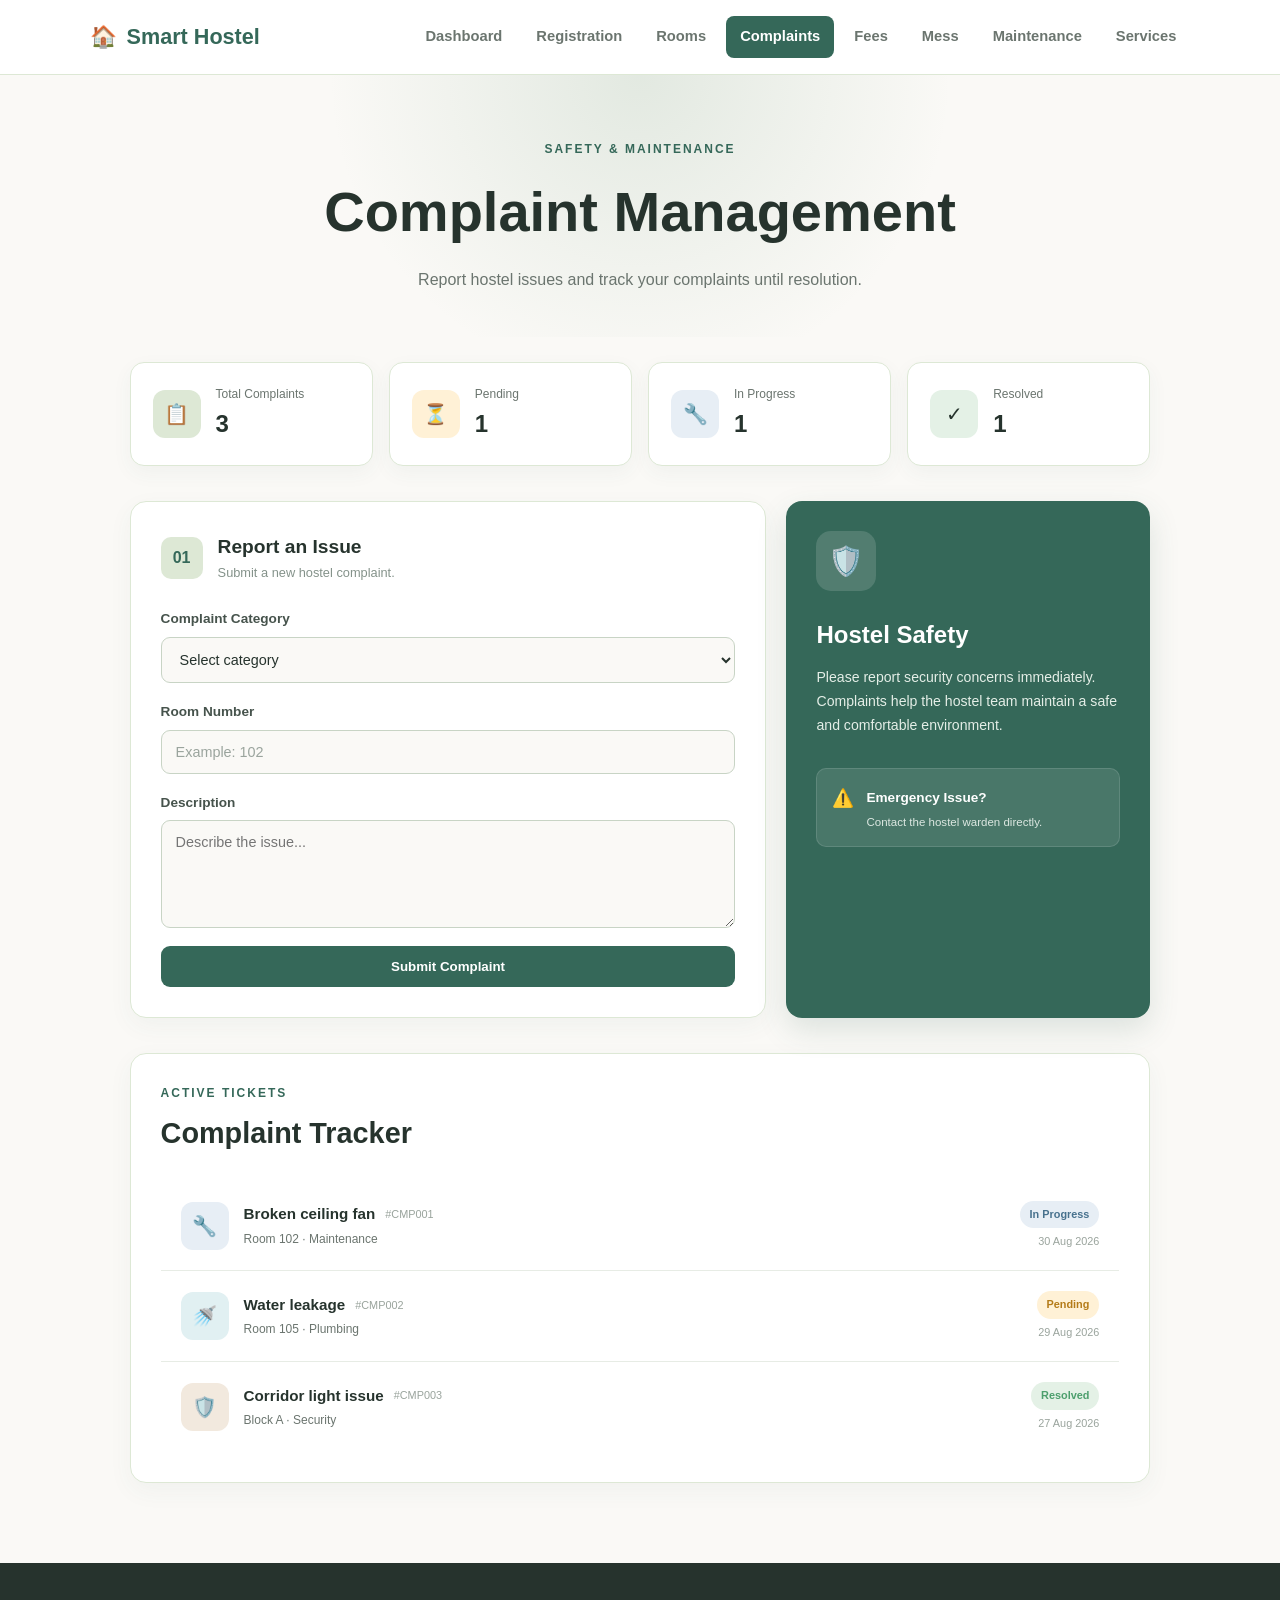
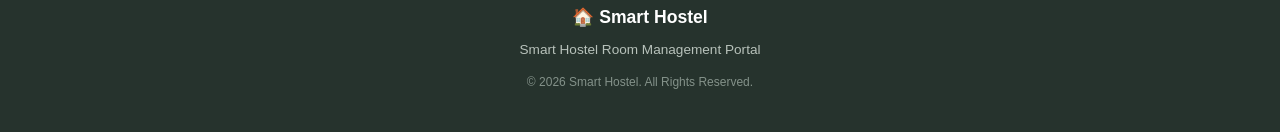
==== commit 92c6df79: "Services Fixed" ====
--- a/complaints.html
+++ b/complaints.html
@@ -27,7 +27,7 @@
             <a href="fees.html">Fees</a>
             <a href="mess.html">Mess</a>
             <a href="maintenance.html">Maintenance</a>
-            <a href="services.html" class="active">Services</a>
+            <a href="services.html">Services</a>
         </nav>
 
     </header>
--- a/style.css
+++ b/style.css
@@ -3986,4 +3986,301 @@
         grid-template-columns: 1fr;
     }
 
+}
+/* =========================================
+   FLOOR ROOM PAGES
+   Ground Floor + 1st Floor
+   ========================================= */
+
+.floor-room-container {
+    width: 92%;
+    max-width: 1200px;
+    margin: 0 auto;
+    padding: 30px 0 60px;
+}
+
+
+/* Back to Floors */
+
+.back-room-link {
+    display: inline-block;
+    margin-bottom: 22px;
+    color: #65755d;
+    text-decoration: none;
+    font-weight: 600;
+    transition: 0.2s ease;
+}
+
+.back-room-link:hover {
+    color: #4f6048;
+    transform: translateX(-3px);
+}
+
+
+/* Floor Header */
+
+.floor-room-header {
+    background: #f5f1e7;
+    border: 1px solid #dfe3d5;
+    border-radius: 18px;
+    padding: 28px 30px;
+    display: flex;
+    justify-content: space-between;
+    align-items: center;
+    margin-bottom: 18px;
+}
+
+.floor-room-header h2 {
+    margin: 6px 0 8px;
+    color: #3f4d3a;
+}
+
+.floor-room-header p {
+    margin: 0;
+    color: #747b70;
+}
+
+.floor-room-count {
+    background: #dce5d4;
+    color: #53634c;
+    padding: 10px 18px;
+    border-radius: 30px;
+    font-weight: 700;
+    white-space: nowrap;
+}
+
+
+/* Room Legend */
+
+.room-legend-box {
+    display: flex;
+    justify-content: flex-end;
+    align-items: center;
+    gap: 22px;
+    margin-bottom: 24px;
+    color: #687065;
+    font-size: 14px;
+}
+
+.room-legend-box span {
+    display: flex;
+    align-items: center;
+    gap: 7px;
+}
+
+.legend-dot {
+    width: 10px;
+    height: 10px;
+    border-radius: 50%;
+    display: inline-block;
+}
+
+.legend-dot.available {
+    background: #8ca581;
+}
+
+.legend-dot.partial {
+    background: #c6a96b;
+}
+
+.legend-dot.occupied {
+    background: #b97979;
+}
+
+
+/* Room Section */
+
+.floor-room-section {
+    width: 100%;
+}
+
+
+/* Room Grid */
+
+.floor-room-grid {
+    display: grid;
+    grid-template-columns: repeat(4, 1fr);
+    gap: 20px;
+}
+
+
+/* Individual Room Card */
+
+.floor-room-grid .room-card {
+    background: #fffdf8;
+    border: 1px solid #e2e4da;
+    border-radius: 18px;
+    padding: 20px;
+    box-shadow: 0 5px 18px rgba(70, 80, 65, 0.06);
+    transition: transform 0.2s ease, box-shadow 0.2s ease;
+}
+
+.floor-room-grid .room-card:hover {
+    transform: translateY(-4px);
+    box-shadow: 0 10px 25px rgba(70, 80, 65, 0.11);
+}
+
+
+/* Room Top */
+
+.floor-room-grid .room-top {
+    display: flex;
+    justify-content: space-between;
+    align-items: center;
+    margin-bottom: 18px;
+}
+
+.floor-room-grid .room-number {
+    font-size: 18px;
+    font-weight: 800;
+    color: #3f4d3a;
+}
+
+.floor-room-grid .room-status {
+    background: #e5eee0;
+    color: #607258;
+    padding: 5px 10px;
+    border-radius: 20px;
+    font-size: 12px;
+    font-weight: 700;
+}
+
+
+/* Bed Icon */
+
+.floor-room-grid .room-bed {
+    width: 58px;
+    height: 58px;
+    display: flex;
+    align-items: center;
+    justify-content: center;
+    background: #eef2e9;
+    border-radius: 15px;
+    font-size: 27px;
+    margin-bottom: 15px;
+}
+
+
+/* Room Text */
+
+.floor-room-grid .room-card h3 {
+    margin: 0 0 5px;
+    color: #3f4d3a;
+    font-size: 18px;
+}
+
+.floor-room-grid .room-card > p {
+    margin: 0 0 17px;
+    color: #858a81;
+    font-size: 14px;
+}
+
+
+/* Room Information */
+
+.floor-room-grid .room-info {
+    display: flex;
+    justify-content: space-between;
+    gap: 10px;
+    padding-top: 14px;
+    border-top: 1px solid #ecece5;
+    color: #73796f;
+    font-size: 12px;
+}
+
+
+/* Select Button */
+
+.floor-room-grid .room-button {
+    width: 100%;
+    margin-top: 17px;
+    padding: 11px 15px;
+    border: none;
+    border-radius: 10px;
+    background: #718269;
+    color: white;
+    font-size: 14px;
+    font-weight: 700;
+    cursor: pointer;
+    transition: 0.2s ease;
+}
+
+.floor-room-grid .room-button:hover {
+    background: #5d6f56;
+    transform: translateY(-1px);
+}
+
+
+/* Room Notice */
+
+.floor-room-container .room-notice {
+    margin-top: 28px;
+    background: #f4f1e8;
+    border: 1px solid #e1e1d6;
+    border-radius: 16px;
+    padding: 20px 24px;
+    display: flex;
+    align-items: flex-start;
+    gap: 15px;
+}
+
+.floor-room-container .notice-icon {
+    font-size: 22px;
+}
+
+.floor-room-container .room-notice h3 {
+    margin: 0 0 5px;
+    color: #465341;
+}
+
+.floor-room-container .room-notice p {
+    margin: 0;
+    color: #777d73;
+    line-height: 1.5;
+}
+
+
+/* =========================================
+   RESPONSIVE
+   ========================================= */
+
+@media (max-width: 1000px) {
+
+    .floor-room-grid {
+        grid-template-columns: repeat(3, 1fr);
+    }
+
+}
+
+
+@media (max-width: 750px) {
+
+    .floor-room-grid {
+        grid-template-columns: repeat(2, 1fr);
+    }
+
+    .floor-room-header {
+        flex-direction: column;
+        align-items: flex-start;
+        gap: 18px;
+    }
+
+    .room-legend-box {
+        justify-content: flex-start;
+        flex-wrap: wrap;
+    }
+
+}
+
+
+@media (max-width: 500px) {
+
+    .floor-room-grid {
+        grid-template-columns: 1fr;
+    }
+
+    .floor-room-container {
+        width: 94%;
+    }
+
 }
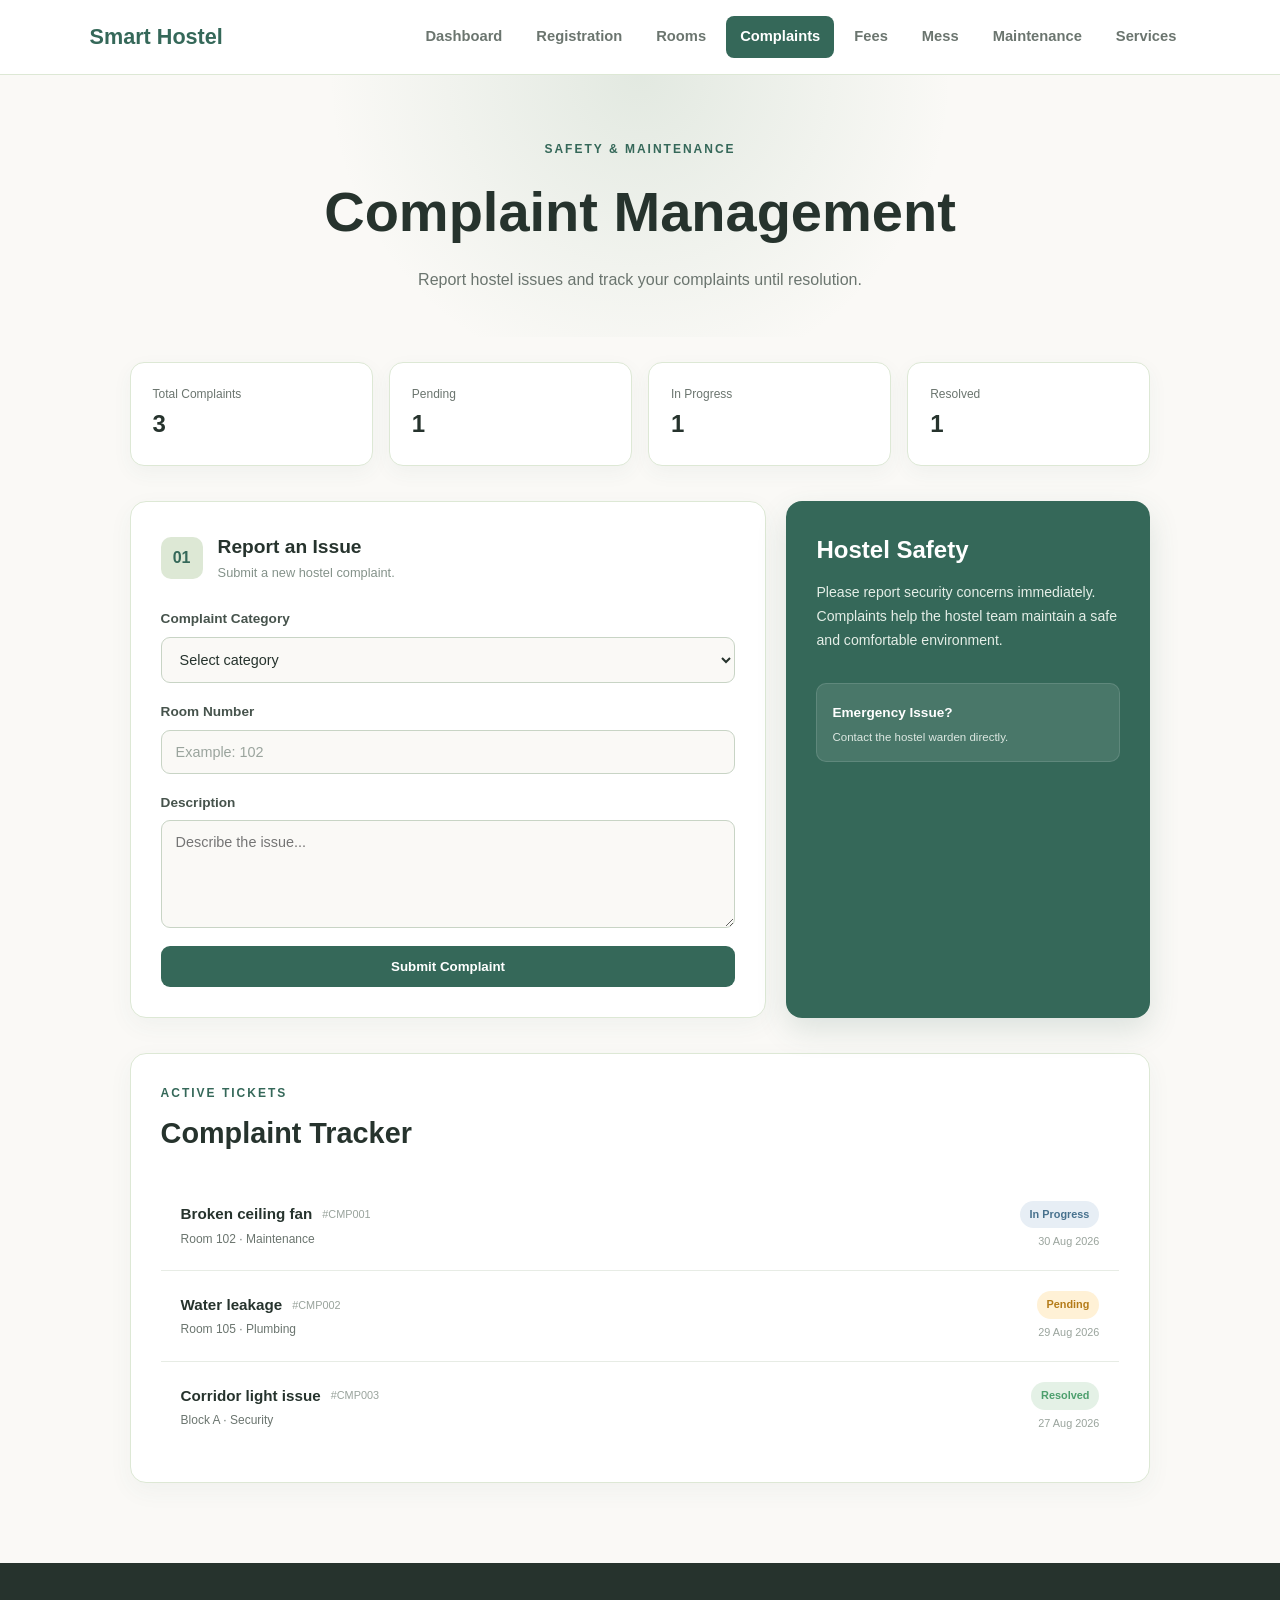
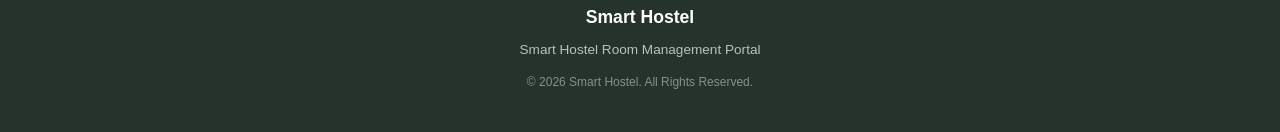
==== commit 62cb4198: "Initial commit" ====
--- a/complaints.html
+++ b/complaints.html
@@ -16,7 +16,7 @@
     <header class="navbar">
 
         <div class="logo">
-            🏠 <span>Smart Hostel</span>
+            <span>Smart Hostel</span>
         </div>
 
         <nav>
@@ -55,50 +55,34 @@
         <section class="complaint-stats">
 
             <div class="complaint-stat">
-
-                <span class="stat-icon">📋</span>
-
                 <div>
                     <p>Total Complaints</p>
                     <h2 id="totalComplaints">3</h2>
                 </div>
-
             </div>
 
 
             <div class="complaint-stat">
-
-                <span class="stat-icon pending-icon">⏳</span>
-
                 <div>
                     <p>Pending</p>
                     <h2 id="pendingComplaints">1</h2>
                 </div>
-
             </div>
 
 
             <div class="complaint-stat">
-
-                <span class="stat-icon progress-icon">🔧</span>
-
                 <div>
                     <p>In Progress</p>
                     <h2 id="progressComplaints">1</h2>
                 </div>
-
             </div>
 
 
             <div class="complaint-stat">
-
-                <span class="stat-icon resolved-icon">✓</span>
-
                 <div>
                     <p>Resolved</p>
                     <h2 id="resolvedComplaints">1</h2>
                 </div>
-
             </div>
 
         </section>
@@ -135,10 +119,7 @@
                             Complaint Category
                         </label>
 
-                        <select
-                            id="complaintCategory"
-                            required
-                        >
+                        <select id="complaintCategory" required>
 
                             <option value="">
                                 Select category
@@ -167,12 +148,7 @@
                             Room Number
                         </label>
 
-                        <input
-                            type="text"
-                            id="roomNumber"
-                            placeholder="Example: 102"
-                            required
-                        >
+                        <input type="text" id="roomNumber" placeholder="Example: 102" required>
 
                     </div>
 
@@ -183,20 +159,13 @@
                             Description
                         </label>
 
-                        <textarea
-                            id="complaintDescription"
-                            rows="5"
-                            placeholder="Describe the issue..."
-                            required
-                        ></textarea>
-
-                    </div>
-
-
-                    <button
-                        type="submit"
-                        class="btn primary-btn complaint-submit"
-                    >
+                        <textarea id="complaintDescription" rows="5" placeholder="Describe the issue..."
+                            required></textarea>
+
+                    </div>
+
+
+                    <button type="submit" class="btn primary-btn complaint-submit">
                         Submit Complaint
                     </button>
 
@@ -208,10 +177,6 @@
 
             <!-- Safety Notice -->
             <div class="safety-card">
-
-                <div class="safety-icon">
-                    🛡️
-                </div>
 
                 <h2>Hostel Safety</h2>
 
@@ -224,8 +189,6 @@
 
                 <div class="emergency-box">
 
-                    <span>⚠️</span>
-
                     <div>
                         <strong>Emergency Issue?</strong>
 
@@ -269,10 +232,6 @@
 
                     <div class="ticket-main">
 
-                        <div class="ticket-category maintenance">
-                            🔧
-                        </div>
-
                         <div>
 
                             <div class="ticket-title">
@@ -316,10 +275,6 @@
 
                     <div class="ticket-main">
 
-                        <div class="ticket-category plumbing">
-                            🚿
-                        </div>
-
                         <div>
 
                             <div class="ticket-title">
@@ -363,10 +318,6 @@
 
                     <div class="ticket-main">
 
-                        <div class="ticket-category security">
-                            🛡️
-                        </div>
-
                         <div>
 
                             <div class="ticket-title">
@@ -417,7 +368,7 @@
     <footer>
 
         <div class="footer-logo">
-            🏠 Smart Hostel
+            Smart Hostel
         </div>
 
         <p>
--- a/style.css
+++ b/style.css
@@ -102,11 +102,9 @@
     gap: 60px;
 
     background:
-        radial-gradient(
-            circle at 85% 20%,
+        radial-gradient(circle at 85% 20%,
             rgba(132, 169, 140, 0.22),
-            transparent 35%
-        );
+            transparent 35%);
 }
 
 .hero-content {
@@ -139,7 +137,7 @@
     color: #356859;
 }
 
-.hero-content > p:not(.welcome) {
+.hero-content>p:not(.welcome) {
     max-width: 620px;
 
     color: #6B756F;
@@ -362,7 +360,7 @@
     align-items: center;
     justify-content: center;
 
-    background: #DDE8D5;
+    background: rgb(198, 209, 189);
 
     border-radius: 12px;
 
@@ -427,7 +425,7 @@
     line-height: 1.2;
 }
 
-.info-section > p {
+.info-section>p {
     max-width: 550px;
 
     color: #6B756F;
@@ -482,11 +480,9 @@
     text-align: center;
 
     background:
-        radial-gradient(
-            circle at 50% 0%,
+        radial-gradient(circle at 50% 0%,
             rgba(132, 169, 140, 0.20),
-            transparent 45%
-        );
+            transparent 45%);
 }
 
 .page-header h1 {
@@ -497,7 +493,7 @@
     font-size: clamp(2.2rem, 5vw, 3.5rem);
 }
 
-.page-header > p:last-child {
+.page-header>p:last-child {
     color: #6B756F;
 }
 
@@ -538,7 +534,7 @@
     margin-bottom: 28px;
 }
 
-.form-section-title > span {
+.form-section-title>span {
     width: 42px;
     height: 42px;
 
@@ -808,6 +804,7 @@
         padding: 35px 5%;
     }
 }
+
 /* =========================================
    ROOM ALLOCATION PAGE
    ========================================= */
@@ -1084,7 +1081,7 @@
     font-size: 1.05rem;
 }
 
-.room-card > p {
+.room-card>p {
     color: #6B756F;
 
     font-size: 0.78rem;
@@ -1243,6 +1240,7 @@
     }
 
 }
+
 /* =========================================
    COMPLAINT MANAGEMENT
    ========================================= */
@@ -1412,7 +1410,7 @@
     font-size: 1.5rem;
 }
 
-.safety-card > p {
+.safety-card>p {
     color: #E4EEE7;
 
     font-size: 0.88rem;
@@ -1438,7 +1436,7 @@
     border-radius: 10px;
 }
 
-.emergency-box > span {
+.emergency-box>span {
     font-size: 1.1rem;
 }
 
@@ -1655,6 +1653,7 @@
     }
 
 }
+
 /* =========================================
    FEE & PAYMENT PAGE
    ========================================= */
@@ -1851,7 +1850,7 @@
     font-size: 0.7rem;
 }
 
-.fee-row > strong {
+.fee-row>strong {
     color: #26332D;
 
     font-size: 0.9rem;
@@ -2018,7 +2017,7 @@
     font-size: 1.7rem;
 }
 
-.payment-due-card > div > p:last-child {
+.payment-due-card>div>p:last-child {
     color: #DDE8E2;
 
     font-size: 0.78rem;
@@ -2107,6 +2106,7 @@
     }
 
 }
+
 /* =========================================
    MESS MANAGEMENT
    ========================================= */
@@ -2316,7 +2316,7 @@
     font-size: 0.95rem;
 }
 
-.meal-card > p:not(.meal-type) {
+.meal-card>p:not(.meal-type) {
     min-height: 55px;
 
     color: #6B756F;
@@ -2375,7 +2375,7 @@
     border-radius: 12px;
 }
 
-.timing-item > span {
+.timing-item>span {
     font-size: 1.3rem;
 }
 
@@ -2425,7 +2425,7 @@
     font-size: 1.35rem;
 }
 
-.feedback-card > div:first-child > p:last-child {
+.feedback-card>div:first-child>p:last-child {
     color: #6B756F;
 
     font-size: 0.75rem;
@@ -2539,6 +2539,7 @@
     }
 
 }
+
 /* =========================================
    MAINTENANCE MANAGEMENT
    ========================================= */
@@ -2722,7 +2723,7 @@
     border-radius: 11px;
 }
 
-.maintenance-category > span {
+.maintenance-category>span {
     width: 40px;
     height: 40px;
 
@@ -2856,7 +2857,7 @@
     font-size: 0.66rem;
 }
 
-.request-details > p {
+.request-details>p {
     margin-top: 4px;
 
     color: #6B756F;
@@ -2953,7 +2954,7 @@
     border-radius: 12px;
 }
 
-.maintenance-note > span {
+.maintenance-note>span {
     font-size: 1.4rem;
 }
 
@@ -3026,6 +3027,7 @@
     }
 
 }
+
 /* =========================================
    SERVICES MANAGEMENT
    ========================================= */
@@ -3221,7 +3223,7 @@
     font-size: 0.88rem;
 }
 
-.service-card > p {
+.service-card>p {
     min-height: 38px;
 
     color: #6B756F;
@@ -3473,6 +3475,7 @@
     }
 
 }
+
 /* =========================================
    SERVICES - FINAL CARD FIX
    ========================================= */
@@ -3515,7 +3518,7 @@
     overflow: hidden;
 
     transition: transform 0.2s ease,
-                box-shadow 0.2s ease;
+        box-shadow 0.2s ease;
 }
 
 .services-grid .service-card:hover {
@@ -3595,7 +3598,7 @@
 
 /* ---------- DESCRIPTION ---------- */
 
-.services-grid .service-card > p {
+.services-grid .service-card>p {
     display: block !important;
 
     width: 100% !important;
@@ -3730,6 +3733,7 @@
     }
 
 }
+
 /* =========================================
    FLOOR SELECTION
    ========================================= */
@@ -3769,7 +3773,7 @@
     font-size: 1.5rem;
 }
 
-.floor-heading > p:last-child {
+.floor-heading>p:last-child {
     color: #6B756F;
 
     font-size: 0.7rem;
@@ -3878,7 +3882,7 @@
     font-size: 1rem;
 }
 
-.floor-card > p {
+.floor-card>p {
     color: #6B756F;
 
     font-size: 0.68rem;
@@ -3987,6 +3991,7 @@
     }
 
 }
+
 /* =========================================
    FLOOR ROOM PAGES
    Ground Floor + 1st Floor
@@ -4169,7 +4174,7 @@
     font-size: 18px;
 }
 
-.floor-room-grid .room-card > p {
+.floor-room-grid .room-card>p {
     margin: 0 0 17px;
     color: #858a81;
     font-size: 14px;
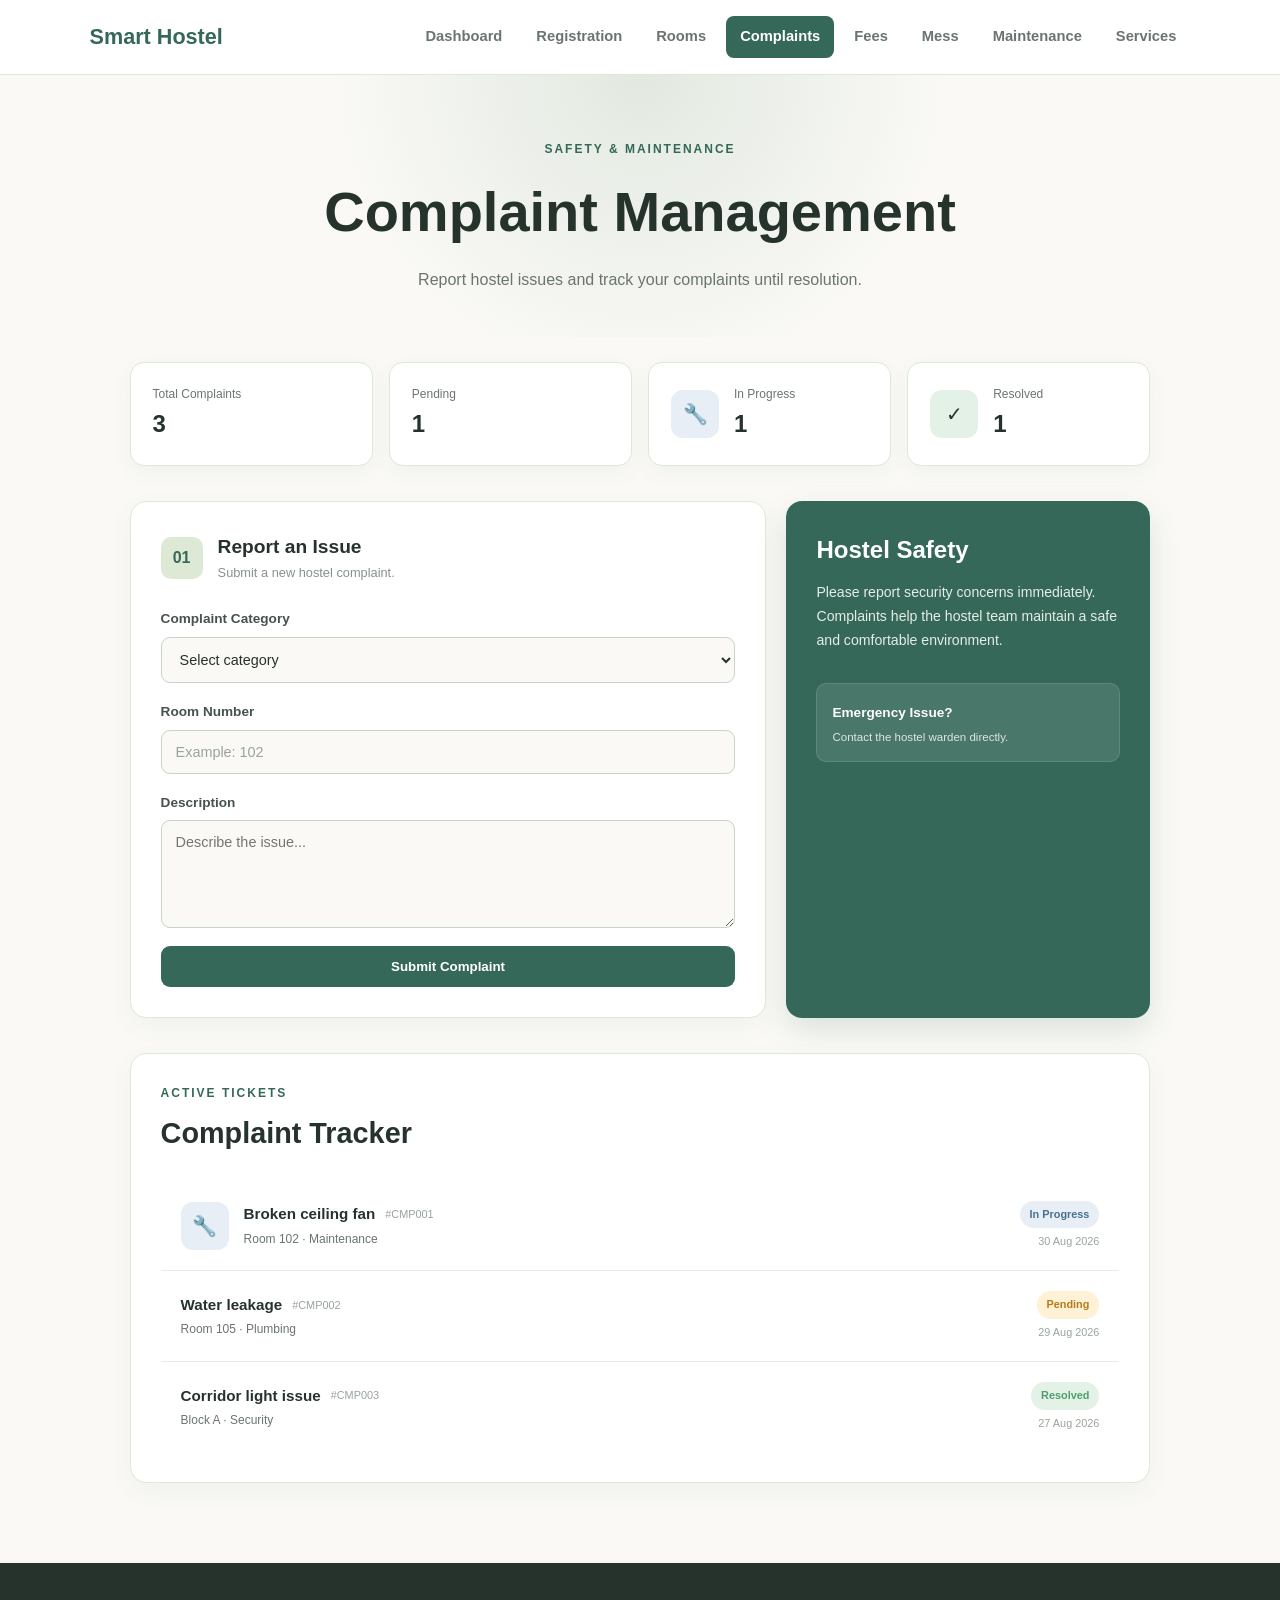
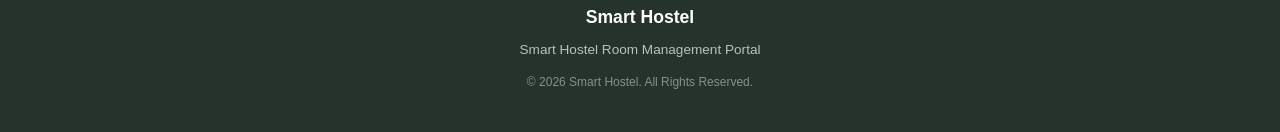
==== commit 004000ea: "All Images Removed" ====
--- a/complaints.html
+++ b/complaints.html
@@ -55,34 +55,50 @@
         <section class="complaint-stats">
 
             <div class="complaint-stat">
+
+                
+
                 <div>
                     <p>Total Complaints</p>
                     <h2 id="totalComplaints">3</h2>
                 </div>
+
             </div>
 
 
             <div class="complaint-stat">
+
+                
+
                 <div>
                     <p>Pending</p>
                     <h2 id="pendingComplaints">1</h2>
                 </div>
+
             </div>
 
 
             <div class="complaint-stat">
+
+                <span class="stat-icon progress-icon">🔧</span>
+
                 <div>
                     <p>In Progress</p>
                     <h2 id="progressComplaints">1</h2>
                 </div>
+
             </div>
 
 
             <div class="complaint-stat">
+
+                <span class="stat-icon resolved-icon">✓</span>
+
                 <div>
                     <p>Resolved</p>
                     <h2 id="resolvedComplaints">1</h2>
                 </div>
+
             </div>
 
         </section>
@@ -119,7 +135,10 @@
                             Complaint Category
                         </label>
 
-                        <select id="complaintCategory" required>
+                        <select
+                            id="complaintCategory"
+                            required
+                        >
 
                             <option value="">
                                 Select category
@@ -148,7 +167,12 @@
                             Room Number
                         </label>
 
-                        <input type="text" id="roomNumber" placeholder="Example: 102" required>
+                        <input
+                            type="text"
+                            id="roomNumber"
+                            placeholder="Example: 102"
+                            required
+                        >
 
                     </div>
 
@@ -159,13 +183,20 @@
                             Description
                         </label>
 
-                        <textarea id="complaintDescription" rows="5" placeholder="Describe the issue..."
-                            required></textarea>
-
-                    </div>
-
-
-                    <button type="submit" class="btn primary-btn complaint-submit">
+                        <textarea
+                            id="complaintDescription"
+                            rows="5"
+                            placeholder="Describe the issue..."
+                            required
+                        ></textarea>
+
+                    </div>
+
+
+                    <button
+                        type="submit"
+                        class="btn primary-btn complaint-submit"
+                    >
                         Submit Complaint
                     </button>
 
@@ -177,6 +208,8 @@
 
             <!-- Safety Notice -->
             <div class="safety-card">
+
+                
 
                 <h2>Hostel Safety</h2>
 
@@ -189,6 +222,8 @@
 
                 <div class="emergency-box">
 
+                    
+
                     <div>
                         <strong>Emergency Issue?</strong>
 
@@ -232,6 +267,10 @@
 
                     <div class="ticket-main">
 
+                        <div class="ticket-category maintenance">
+                            🔧
+                        </div>
+
                         <div>
 
                             <div class="ticket-title">
@@ -275,6 +314,8 @@
 
                     <div class="ticket-main">
 
+                        
+
                         <div>
 
                             <div class="ticket-title">
@@ -318,6 +359,8 @@
 
                     <div class="ticket-main">
 
+                        
+
                         <div>
 
                             <div class="ticket-title">
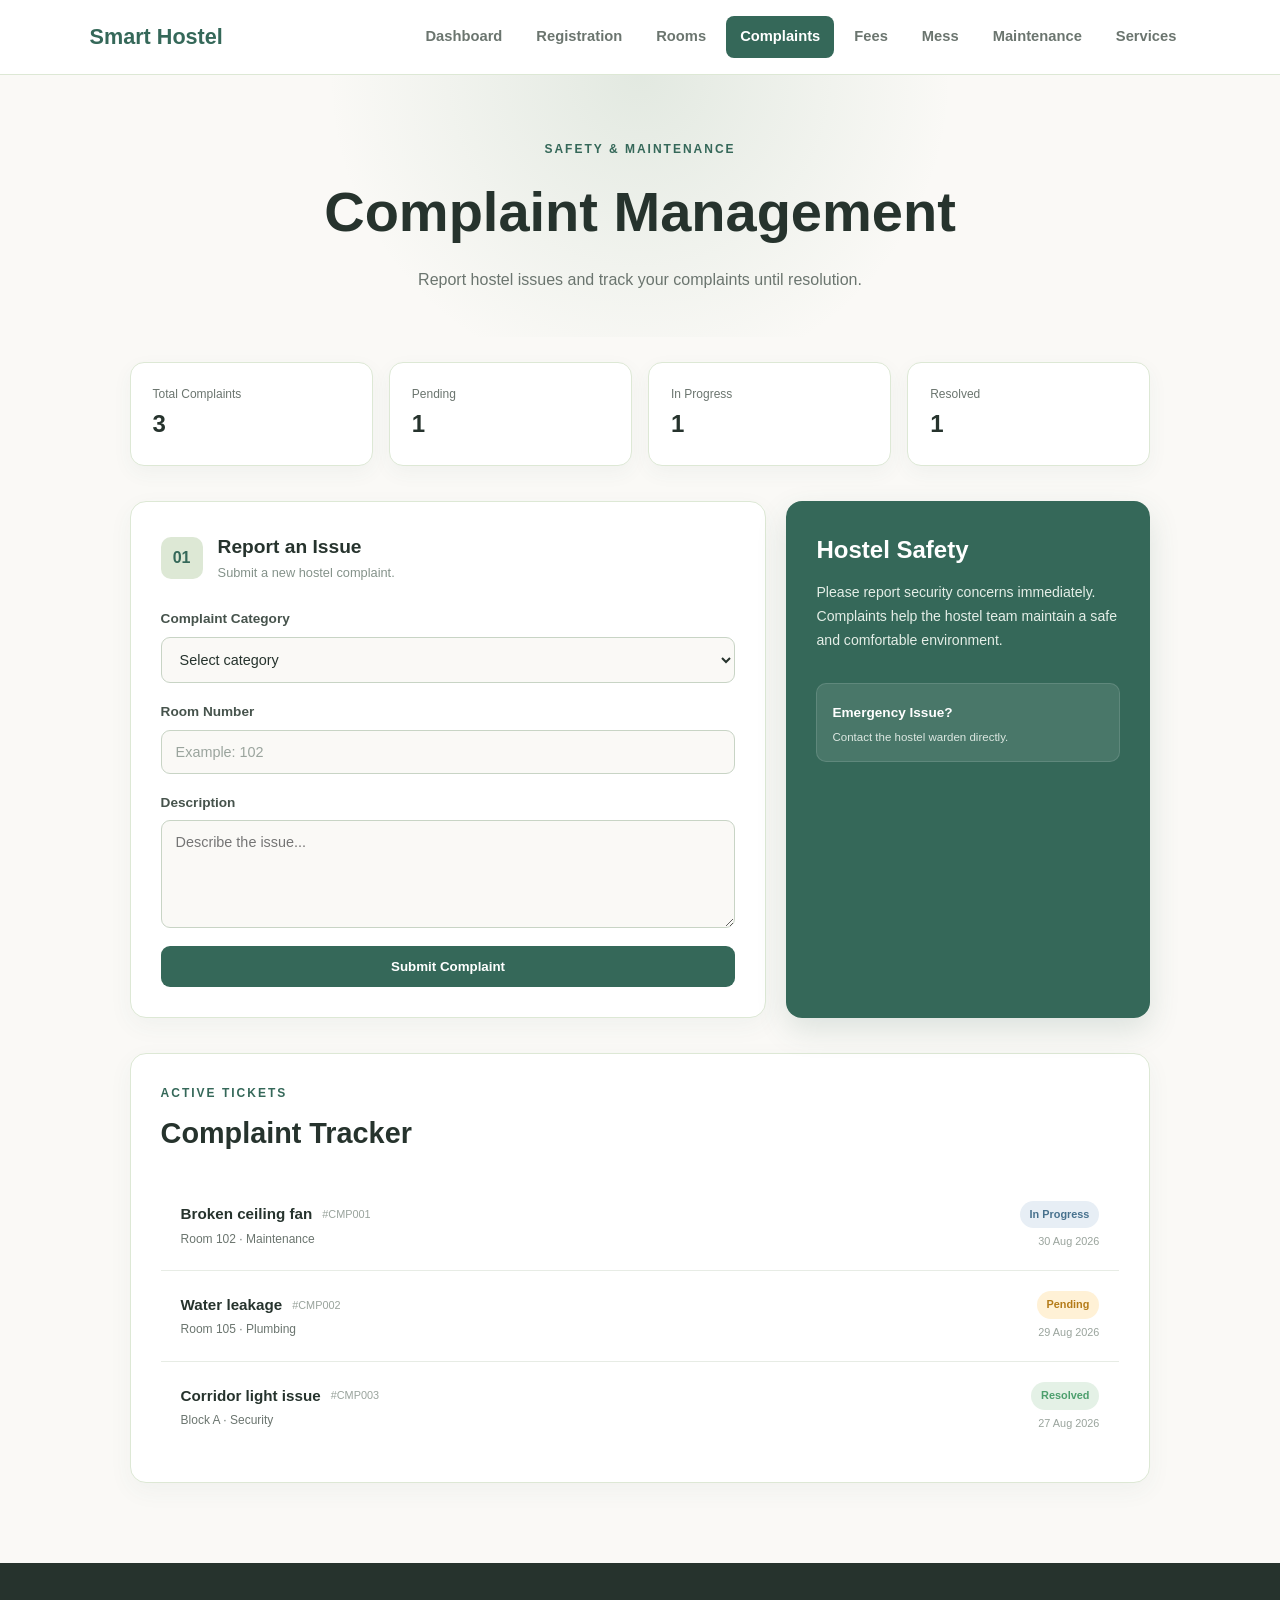
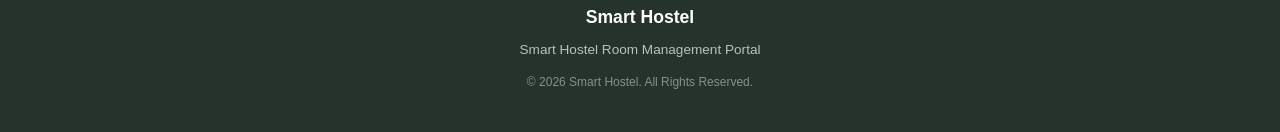
==== commit 727ffc67: "Complaints fixed" ====
--- a/complaints.html
+++ b/complaints.html
@@ -80,8 +80,7 @@
 
             <div class="complaint-stat">
 
-                <span class="stat-icon progress-icon">🔧</span>
-
+                
                 <div>
                     <p>In Progress</p>
                     <h2 id="progressComplaints">1</h2>
@@ -92,7 +91,7 @@
 
             <div class="complaint-stat">
 
-                <span class="stat-icon resolved-icon">✓</span>
+                
 
                 <div>
                     <p>Resolved</p>
@@ -267,9 +266,7 @@
 
                     <div class="ticket-main">
 
-                        <div class="ticket-category maintenance">
-                            🔧
-                        </div>
+                        
 
                         <div>
 
